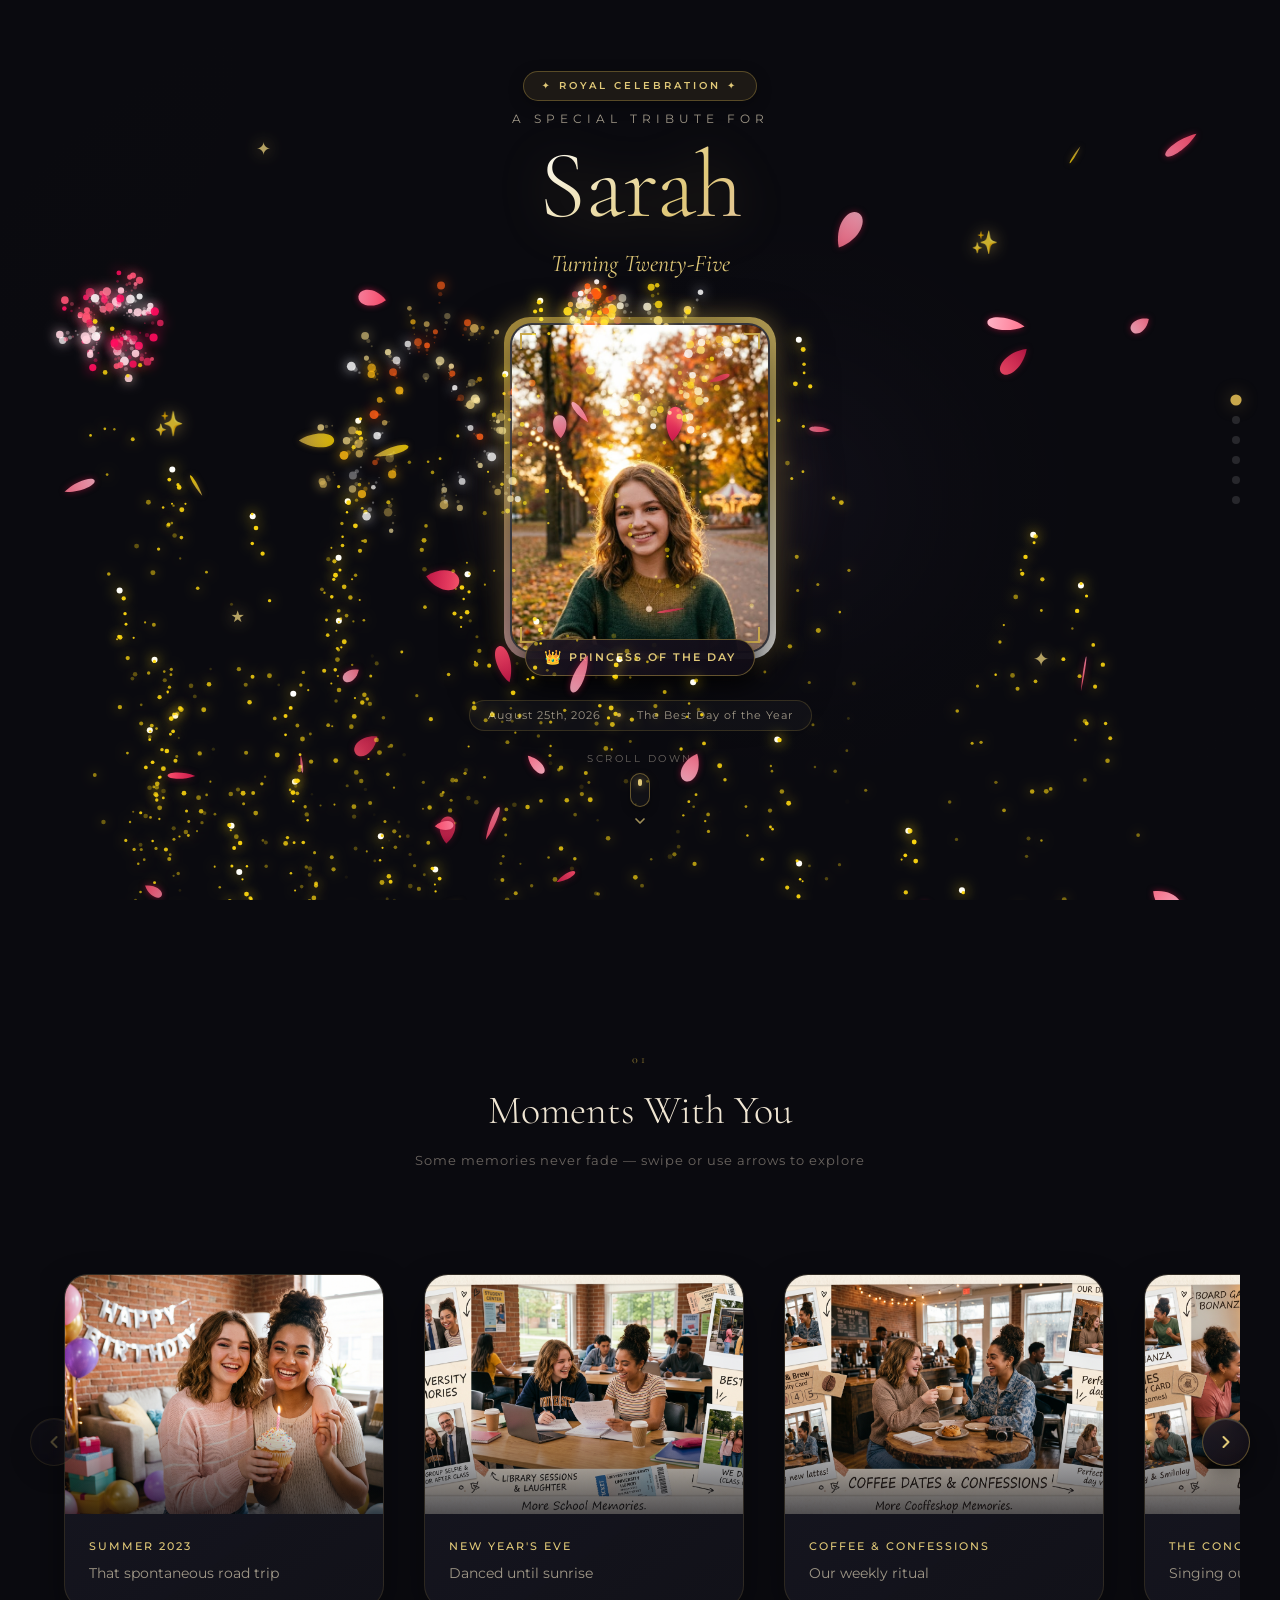
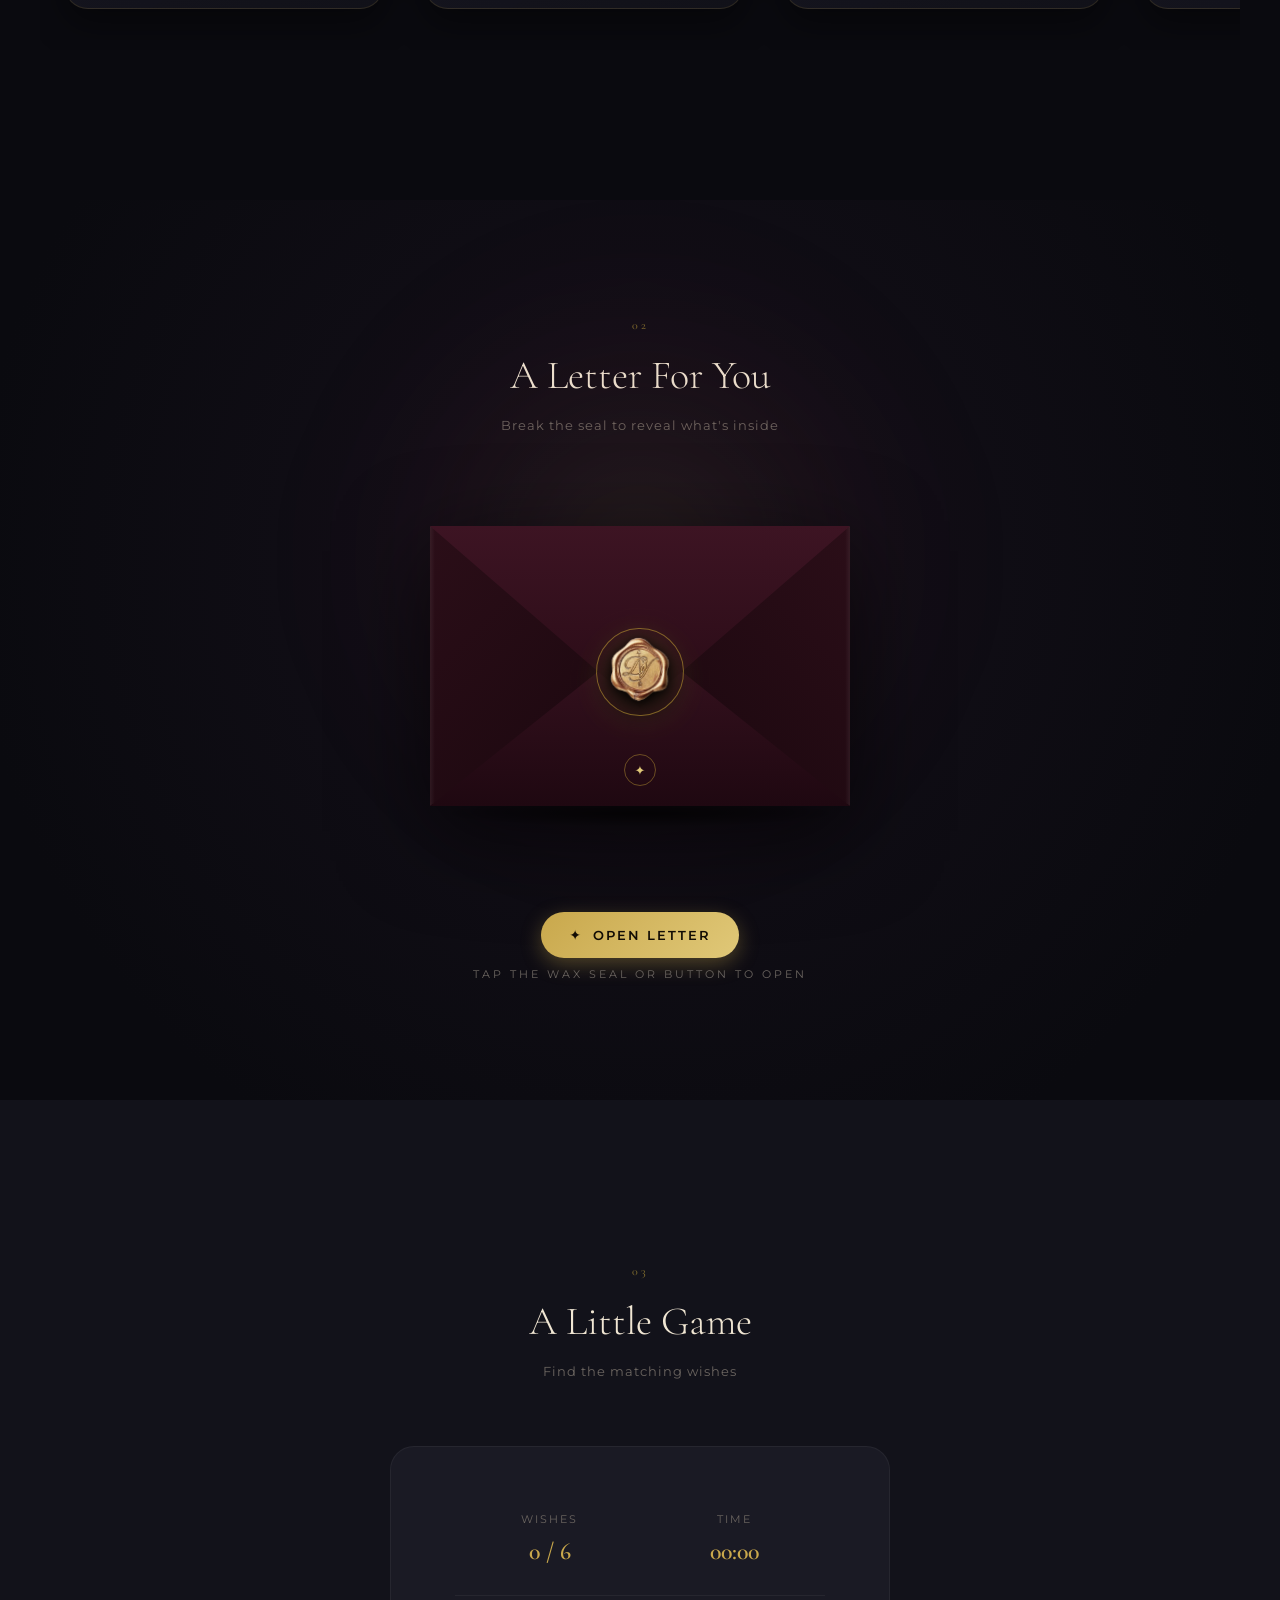
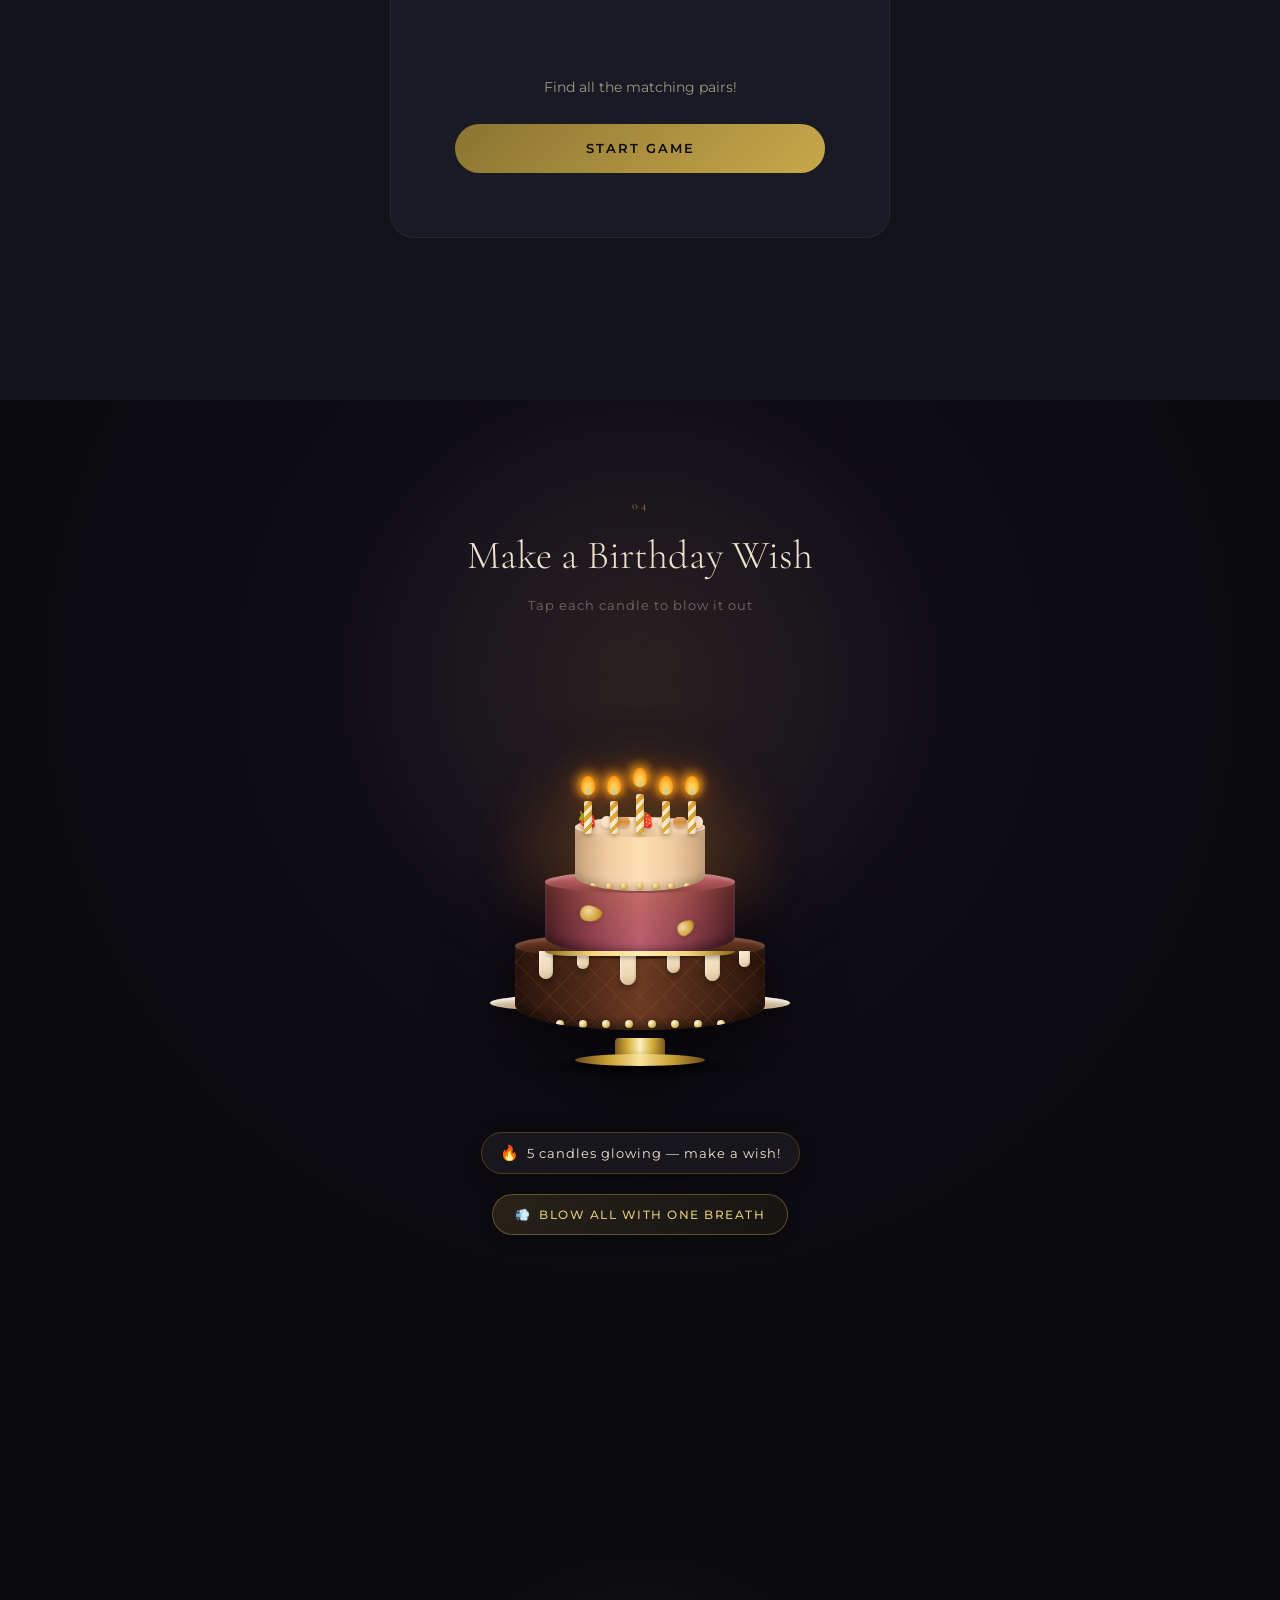
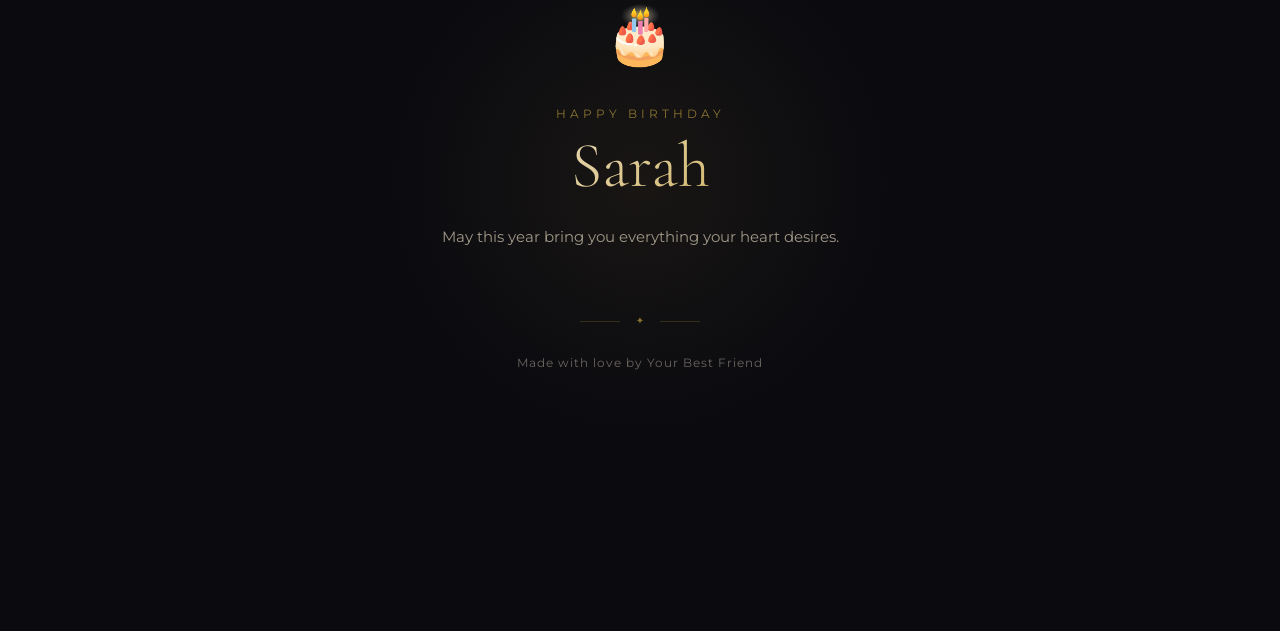
==== experience.html @ 84c0c69a "Add files via upload" ====
<!DOCTYPE html>
<html lang="en">

<head>
    <meta charset="UTF-8">
    <meta name="viewport" content="width=device-width, initial-scale=1.0">
    <title>Happy Birthday</title>
    <link rel="preconnect" href="https://fonts.googleapis.com">
    <link rel="preconnect" href="https://fonts.gstatic.com" crossorigin>
    <link
        href="https://fonts.googleapis.com/css2?family=Cormorant+Garamond:ital,wght@0,300;0,400;0,600;1,400&family=Montserrat:wght@200;300;400;500;600&display=swap"
        rel="stylesheet">
    <link rel="stylesheet" href="css/reset.css">
    <link rel="stylesheet" href="css/variables.css">
    <link rel="stylesheet" href="css/experience.css">
    <link rel="stylesheet" href="css/gallery.css">
    <link rel="stylesheet" href="css/game.css">
    <link rel="stylesheet" href="css/cinematic.css">
</head>

<body class="experience-body">

    <!-- ==================== GRAND CINEMATIC ENTRANCE OVERLAY (20-30s) ==================== -->
    <div class="cinematic-overlay" id="cinematicOverlay">
        <!-- 3-Segment Story Progress Bars (Communicates 3 Acts Naturally) -->
        <div class="cinematic-story-bars">
            <div class="story-bar-track" id="barTrack1"><div class="story-bar-fill" id="barFill1"></div></div>
            <div class="story-bar-track" id="barTrack2"><div class="story-bar-fill" id="barFill2"></div></div>
            <div class="story-bar-track" id="barTrack3"><div class="story-bar-fill" id="barFill3"></div></div>
        </div>

        <div class="cinematic-chapter-indicator" id="chapterIndicator">CHAPTER I / III · THE DEDICATION</div>

        <div class="cinematic-aura-glow"></div>

        <div class="cinematic-content">
            <!-- Slide 1: The Universe Dedication (0s - 7s) -->
            <div class="cinematic-slide active" id="slide1">
                <div class="cinematic-crest">✨</div>
                <p class="cinematic-tagline">✦ A CELEBRATION DEDICATED TO YOU ✦</p>
                <h1 class="cinematic-title">A Queen Was Born</h1>
                <p class="cinematic-desc">
                    In a universe of billions, today is uniquely devoted to honoring your light, your strength, and your radiant spirit.
                </p>
            </div>

            <!-- Slide 2: Royal Birthday Queen (7s - 14s) -->
            <div class="cinematic-slide" id="slide2">
                <div class="cinematic-crest">👑</div>
                <p class="cinematic-tagline">✦ TODAY IS YOUR DAY ✦</p>
                <h1 class="cinematic-title">Happy Birthday, <span class="config-name">Sarah</span></h1>
                <p class="cinematic-desc">
                    You bring unstoppable joy, warm smiles, and beauty to the world around you every single day.
                </p>
            </div>

            <!-- Slide 3: Unveiling the Experience (14s - 22s) -->
            <div class="cinematic-slide" id="slide3">
                <div class="cinematic-crest">🎂</div>
                <p class="cinematic-tagline">✦ UNWRAPPING YOUR GIFT ✦</p>
                <h1 class="cinematic-title">Your Magical Story Begins</h1>
                <p class="cinematic-desc">
                    Get ready for sweet memories, secret love letters, heartfelt games, and golden celebration wishes.
                </p>
            </div>

            <div class="cinematic-controls">
                <button class="cinematic-enter-btn" id="cinematicEnterBtn">
                    <span>Enter Experience</span>
                    <span>✨</span>
                </button>
                <button class="cinematic-skip-btn" id="cinematicSkipBtn">
                    <span>Skip Intro ➔</span>
                </button>
            </div>
        </div>
    </div>

    <nav class="section-nav" aria-label="Page sections">
        <a href="#hero" class="nav-dot active" data-section="hero"></a>
        <a href="#story" class="nav-dot" data-section="story"></a>
        <a href="#letter" class="nav-dot" data-section="letter"></a>
        <a href="#game" class="nav-dot" data-section="game"></a>
        <a href="#cake" class="nav-dot" data-section="cake"></a>
        <a href="#closing" class="nav-dot" data-section="closing"></a>
    </nav>

    <!-- ==================== HERO ==================== -->
    <section class="section hero" id="hero">
        <div class="hero-aurora" aria-hidden="true">
            <div class="aurora-blob a1"></div>
            <div class="aurora-blob a2"></div>
            <div class="aurora-blob a3"></div>
        </div>
        <div class="hero-vignette" aria-hidden="true"></div>

        <!-- Floating Sparkles -->
        <div class="hero-sparkles" aria-hidden="true">
            <span class="h-sparkle s1">✦</span>
            <span class="h-sparkle s2">✨</span>
            <span class="h-sparkle s3">★</span>
            <span class="h-sparkle s4">✦</span>
            <span class="h-sparkle s5">✨</span>
        </div>

        <div class="hero-content">
            <div class="hero-badge-wrap">
                <span class="hero-badge">✦ ROYAL CELEBRATION ✦</span>
            </div>

            <p class="hero-overline">A Special Tribute For</p>

            <h1 class="hero-title config-name">Sarah</h1>

            <p class="hero-age">Turning <span class="config-age">Twenty-Five</span></p>

            <div class="hero-portrait-stage">
                <div class="hero-portrait" id="heroPortrait">
                    <div class="portrait-ambient-glow" aria-hidden="true"></div>
                    <div class="portrait-ring" aria-hidden="true"></div>
                    <div class="portrait-glow" aria-hidden="true"></div>
                    <div class="portrait-frame">
                        <div class="portrait-corner p-tl"></div>
                        <div class="portrait-corner p-tr"></div>
                        <div class="portrait-corner p-bl"></div>
                        <div class="portrait-corner p-br"></div>
                        <div class="portrait-light-sweep"></div>
                        <img src="assets/images/photos/hero.jpg" alt="Birthday girl" id="heroPhoto"
                            onerror="this.style.display='none'; this.parentElement.classList.add('no-img');">
                        <div class="portrait-fallback" style="display:none;">
                            <span>👑</span>
                        </div>
                    </div>
                </div>
                <div class="portrait-crown-tag">
                    <span class="crown-icon">👑</span>
                    <span class="crown-text">Princess of the Day</span>
                </div>
            </div>

            <div class="hero-meta">
                <span class="meta-date config-date">August 25th, 2026</span>
                <span class="meta-dot"></span>
                <span class="meta-tag">The Best Day of the Year</span>
            </div>

            <!-- Scroll Indicator (Cleanly centered in middle of page without overlap) -->
            <div class="scroll-indicator" id="scrollIndicator">
                <span class="scroll-label">Scroll Down</span>
                <div class="scroll-pill">
                    <div class="scroll-dot"></div>
                </div>
                <svg class="scroll-chevron" width="16" height="16" viewBox="0 0 24 24" fill="none" stroke="currentColor"
                    stroke-width="2.5" stroke-linecap="round" stroke-linejoin="round">
                    <path d="M6 9l6 6 6-6" />
                </svg>
            </div>
        </div>
    </section>

    <!-- ==================== PHOTO STORY ==================== -->
    <section class="section story" id="story">
        <div class="section-header">
            <span class="section-number">01</span>
            <h2 class="section-title">Moments With You</h2>
            <p class="section-subtitle">Some memories never fade — swipe or use arrows to explore</p>
        </div>

        <div class="gallery-wrapper">
            <button class="gallery-nav gallery-prev" id="galleryPrev" aria-label="Previous photo">
                <svg width="20" height="20" viewBox="0 0 24 24" fill="none" stroke="currentColor" stroke-width="2.5"
                    stroke-linecap="round" stroke-linejoin="round">
                    <path d="M15 18l-6-6 6-6" />
                </svg>
            </button>

            <div class="gallery" id="gallery">
                <div class="gallery-track">
                    <article class="gallery-item">
                        <div class="gallery-card">
                            <div class="card-image"><img src="assets/images/photos/story-1.jpg" alt="Memory 1"
                                    loading="lazy"></div>
                            <div class="card-caption"><span class="caption-date">Summer 2023</span>
                                <p class="caption-text">That spontaneous road trip</p>
                            </div>
                        </div>
                    </article>
                    <article class="gallery-item">
                        <div class="gallery-card">
                            <div class="card-image"><img src="assets/images/photos/story-2.jpg" alt="Memory 2"
                                    loading="lazy"></div>
                            <div class="card-caption"><span class="caption-date">New Year's Eve</span>
                                <p class="caption-text">Danced until sunrise</p>
                            </div>
                        </div>
                    </article>
                    <article class="gallery-item">
                        <div class="gallery-card">
                            <div class="card-image"><img src="assets/images/photos/story-3.jpg" alt="Memory 3"
                                    loading="lazy"></div>
                            <div class="card-caption"><span class="caption-date">Coffee & Confessions</span>
                                <p class="caption-text">Our weekly ritual</p>
                            </div>
                        </div>
                    </article>
                    <article class="gallery-item">
                        <div class="gallery-card">
                            <div class="card-image"><img src="assets/images/photos/story-4.jpg" alt="Memory 4"
                                    loading="lazy"></div>
                            <div class="card-caption"><span class="caption-date">The Concert</span>
                                <p class="caption-text">Singing our hearts out</p>
                            </div>
                        </div>
                    </article>
                    <article class="gallery-item">
                        <div class="gallery-card">
                            <div class="card-image"><img src="assets/images/photos/story-5.jpg" alt="Memory 5"
                                    loading="lazy"></div>
                            <div class="card-caption"><span class="caption-date">Beach Day</span>
                                <p class="caption-text">Sandy toes, sun-kissed</p>
                            </div>
                        </div>
                    </article>
                    <article class="gallery-item">
                        <div class="gallery-card">
                            <div class="card-image"><img src="assets/images/photos/story-6.jpg" alt="Memory 6"
                                    loading="lazy"></div>
                            <div class="card-caption"><span class="caption-date">Random Tuesday</span>
                                <p class="caption-text">Every day is special</p>
                            </div>
                        </div>
                    </article>
                </div>
            </div>

            <button class="gallery-nav gallery-next" id="galleryNext" aria-label="Next photo">
                <svg width="20" height="20" viewBox="0 0 24 24" fill="none" stroke="currentColor" stroke-width="2.5"
                    stroke-linecap="round" stroke-linejoin="round">
                    <path d="M9 18l6-6-6-6" />
                </svg>
            </button>
        </div>

        <!-- Lightbox Modal with Arrows -->
        <div class="lightbox" id="lightbox" aria-hidden="true">
            <button class="lightbox-close" id="lightboxClose" aria-label="Close photo view">&#10005;</button>
            <button class="lightbox-nav lightbox-prev" id="lightboxPrev" aria-label="Previous full photo">
                <svg width="24" height="24" viewBox="0 0 24 24" fill="none" stroke="currentColor" stroke-width="2.5"
                    stroke-linecap="round" stroke-linejoin="round">
                    <path d="M15 18l-6-6 6-6" />
                </svg>
            </button>
            <div class="lightbox-content">
                <img src="" alt="" class="lightbox-image" id="lightboxImage">
                <p class="lightbox-caption" id="lightboxCaption"></p>
            </div>
            <button class="lightbox-nav lightbox-next" id="lightboxNext" aria-label="Next full photo">
                <svg width="24" height="24" viewBox="0 0 24 24" fill="none" stroke="currentColor" stroke-width="2.5"
                    stroke-linecap="round" stroke-linejoin="round">
                    <path d="M9 18l6-6-6-6" />
                </svg>
            </button>
        </div>
    </section>

    <!-- ==================== LETTER SECTION ==================== -->
    <section class="section letter-section" id="letter">
        <div class="letter-ambient-glow" aria-hidden="true"></div>
        <div class="letter-particles" id="letterParticles" aria-hidden="true"></div>

        <div class="section-header">
            <span class="section-number">02</span>
            <h2 class="section-title">A Letter For You</h2>
            <p class="section-subtitle">Break the seal to reveal what's inside</p>
        </div>

        <div class="letter-scene">
            <div class="envelope-container" id="envelopeContainer">
                <!-- 3D Envelope -->
                <div class="envelope-3d" id="envelope3d">
                    <!-- Outer glow & shadow -->
                    <div class="env-shadow"></div>

                    <!-- Back panel / interior lining -->
                    <div class="env-back-plate">
                        <div class="env-interior-pattern"></div>
                    </div>

                    <!-- Folded Letter inside -->
                    <div class="letter-in-envelope" id="letterInEnvelope">
                        <div class="letter-preview-peeking">
                            <span class="letter-ribbon-tag">✦ For Sarah ✦</span>
                        </div>
                    </div>

                    <!-- Flaps -->
                    <div class="env-flap env-flap-left"></div>
                    <div class="env-flap env-flap-right"></div>
                    <div class="env-flap env-flap-bottom">
                        <div class="pocket-crest">
                            <span class="crest-icon">✦</span>
                        </div>
                    </div>

                    <!-- Top Flap -->
                    <div class="env-flap env-flap-top" id="envTopFlap"></div>

                    <!-- Real Transparent Custom Gold Wax Seal Sticker (Completely visible over flaps) -->
                    <div class="wax-seal-container" id="waxSealContainer">
                        <div class="wax-seal-wrapper" id="waxSeal" title="Click to break seal and open letter">
                            <img src="assets/images/decorations/wax-seal.png" class="wax-seal-sticker"
                                alt="Royal Monogram Wax Seal">
                            <span class="seal-glow-ring"></span>
                        </div>
                    </div>
                </div>

                <!-- Expanded Parchment Letter Card -->
                <div class="parchment-letter-card" id="parchmentLetterCard" aria-hidden="true">
                    <div class="parchment-frame">
                        <div class="parchment-corner top-left"></div>
                        <div class="parchment-corner top-right"></div>
                        <div class="parchment-corner bottom-left"></div>
                        <div class="parchment-corner bottom-right"></div>
                        <div class="parchment-border-line"></div>

                        <button class="parchment-close-btn" id="parchmentCloseBtn" aria-label="Put letter back">
                            <span>&#10005;</span>
                        </button>

                        <div class="parchment-content">
                            <div class="parchment-header">
                                <div class="letter-crest-badge">
                                    <span>✦ SPECIAL DEDICATION ✦</span>
                                </div>
                                <div class="parchment-date config-date">August 25th, 2026</div>
                            </div>

                            <h3 class="parchment-salutation">My Dearest <span class="config-name">Sarah</span>,</h3>

                            <div class="parchment-body config-message">
                                <p class="drop-cap-paragraph">There are people who come into your life and make you
                                    believe in magic. You are that person for me.</p>
                                <p>From the late-night talks to the silent understandings, from the uncontrollable
                                    laughter to the shoulders we've cried on — every moment with you is a priceless
                                    gift.</p>
                                <p>On your special day, I want you to know that you are loved beyond measure. Your
                                    kindness, your strength, your beautiful radiant soul — they bring light to everyone
                                    around you.</p>
                                <p>Here's to another year of unforgettable adventures, dreams coming true, and endless
                                    cups of coffee together.</p>
                            </div>

                            <div class="parchment-footer">
                                <p class="parchment-closing">With all my love and deepest affection,</p>
                                <div class="parchment-signature-wrap">
                                    <span class="parchment-sig config-sender">Your Best Friend</span>
                                    <div class="signature-flourish"></div>
                                </div>
                            </div>
                        </div>
                    </div>
                </div>
            </div>

            <div class="letter-controls">
                <button class="letter-action-btn" id="letterActionBtn">
                    <span class="btn-sparkle">✦</span>
                    <span class="btn-label" id="letterBtnLabel">Open Letter</span>
                </button>
                <p class="letter-status-hint" id="letterStatusHint">Tap the wax seal or button to open</p>
            </div>
        </div>
    </section>

    <!-- ==================== GAME ==================== -->
    <section class="section game" id="game">
        <div class="section-header">
            <span class="section-number">03</span>
            <h2 class="section-title">A Little Game</h2>
            <p class="section-subtitle">Find the matching wishes</p>
        </div>

        <div class="game-container">
            <div class="game-board" id="gameBoard">
                <div class="game-stats">
                    <div class="stat"><span class="stat-label">Wishes</span><span class="stat-value" id="gameScore">0 /
                            6</span></div>
                    <div class="stat"><span class="stat-label">Time</span><span class="stat-value"
                            id="gameTime">00:00</span></div>
                </div>
                <div class="game-grid" id="gameGrid"></div>
                <div class="game-message" id="gameMessage">
                    <p>Find all the matching pairs!</p>
                </div>
                <button class="game-start-btn" id="gameStartBtn">Start Game</button>
            </div>

            <div class="game-reward" id="gameReward" style="display: none;">
                <div class="reward-content">
                    <div class="reward-crown-badge">
                        <span class="crown-icon">👑</span>
                        <span>VICTORY PRIZE UNLOCKED</span>
                    </div>

                    <h3 class="reward-title">Smart as Always! ✨</h3>

                    <p class="reward-lecture">
                        You solved the memory challenge effortlessly! Your quick wit and sharp mind never fail to amaze me. 
                        As your well-deserved prize, here is a special set of blessings and wishes dedicated to your wonderful year ahead:
                    </p>

                    <div class="wishes-carousel-container">
                        <button class="wishes-nav-btn wishes-prev-btn" id="wishesPrevBtn" aria-label="Previous wish">❮</button>
                        
                        <div class="wishes-prize-list" id="wishesPrizeList">
                            <div class="wish-prize-item" data-index="1">
                                <div class="wish-3d-tag">WISH #1</div>
                                <div class="wish-icon-3d">🌟</div>
                                <div class="wish-info">
                                    <span class="wish-heading">Boundless Joy & Laughter</span>
                                    <p class="wish-desc">May your days overflow with heartwarming smiles and genuine happiness.</p>
                                </div>
                                <div class="wish-card-glint"></div>
                            </div>

                            <div class="wish-prize-item" data-index="2">
                                <div class="wish-3d-tag">WISH #2</div>
                                <div class="wish-icon-3d">🚀</div>
                                <div class="wish-info">
                                    <span class="wish-heading">Dreams Turned to Reality</span>
                                    <p class="wish-desc">May every ambitious aspiration you reach for come true with ease and grace.</p>
                                </div>
                                <div class="wish-card-glint"></div>
                            </div>

                            <div class="wish-prize-item" data-index="3">
                                <div class="wish-3d-tag">WISH #3</div>
                                <div class="wish-icon-3d">💖</div>
                                <div class="wish-info">
                                    <span class="wish-heading">Radiant Love & Peace</span>
                                    <p class="wish-desc">May you always be surrounded by deep appreciation, warmth, and peace of mind.</p>
                                </div>
                                <div class="wish-card-glint"></div>
                            </div>

                            <div class="wish-prize-item" data-index="4">
                                <div class="wish-3d-tag">WISH #4</div>
                                <div class="wish-icon-3d">✨</div>
                                <div class="wish-info">
                                    <span class="wish-heading">Unforgettable Adventures</span>
                                    <p class="wish-desc">Here's to exciting journeys, memorable milestones, and priceless memories.</p>
                                </div>
                                <div class="wish-card-glint"></div>
                            </div>

                            <div class="wish-prize-item" data-index="5">
                                <div class="wish-3d-tag">WISH #5</div>
                                <div class="wish-icon-3d">☕</div>
                                <div class="wish-info">
                                    <span class="wish-heading">Endless Health & Comfort</span>
                                    <p class="wish-desc">Cozy mornings, vibrant vitality, and all the sweetest blessings in life.</p>
                                </div>
                                <div class="wish-card-glint"></div>
                            </div>
                        </div>

                        <button class="wishes-nav-btn wishes-next-btn" id="wishesNextBtn" aria-label="Next wish">❯</button>
                    </div>

                    <p class="wishes-scroll-hint">✦ Scroll or swipe right to explore all wishes ➔</p>

                    <button class="reward-btn" id="rewardBtn">
                        <span>Make a Wish on the Cake</span>
                        <span class="btn-arrow">🎂 ➔</span>
                    </button>
                </div>
            </div>
        </div>
    </section>

    <!-- ==================== CAKE SECTION ==================== -->
    <section class="section cake-section" id="cake">
        <!-- Ambient glowing aura & background decor -->
        <div class="cake-ambient-glow" id="cakeAmbientGlow" aria-hidden="true"></div>
        <div class="cake-confetti-canvas-wrap" id="cakeConfettiWrap" aria-hidden="true"></div>

        <div class="floating-party" aria-hidden="true">
            <span class="floater">🎈</span>
            <span class="floater">💖</span>
            <span class="floater">🎊</span>
            <span class="floater">🎉</span>
            <span class="floater">🎈</span>
            <span class="floater">💖</span>
            <span class="floater">🎊</span>
            <span class="floater">🎉</span>
            <span class="floater">🎈</span>
            <span class="floater">💖</span>
        </div>

        <div class="section-header">
            <span class="section-number">04</span>
            <h2 class="section-title">Make a Birthday Wish</h2>
            <p class="section-subtitle" id="cakeSubtitle">Tap each candle to blow it out</p>
        </div>

        <div class="cake-scene">
            <!-- 3D Gourmet Birthday Cake Centerpiece -->
            <div class="cake-stage" id="cakeStage">
                <!-- Dynamic ambient lighting cast by flames -->
                <div class="cake-flame-illumination" id="cakeIllumination"></div>

                <div class="cake-structure">
                    <!-- Royal Gold Pedestal Stand -->
                    <div class="cake-pedestal">
                        <div class="pedestal-plate">
                            <div class="plate-reflection"></div>
                            <div class="plate-rim-gold"></div>
                        </div>
                        <div class="pedestal-stem"></div>
                        <div class="pedestal-base"></div>
                        <div class="pedestal-shadow"></div>
                    </div>

                    <!-- Tier 1: Bottom Grand Truffle Tier -->
                    <div class="tier tier-1">
                        <div class="tier-cylinder">
                            <div class="tier-quilt-pattern"></div>
                            <!-- Gold pearls on base rim -->
                            <div class="tier-pearls">
                                <span></span><span></span><span></span><span></span><span></span><span></span><span></span><span></span><span></span><span></span>
                            </div>
                        </div>
                        <!-- Dripping Ganache Frosting -->
                        <div class="ganache-drips">
                            <div class="drip-drop d1"></div>
                            <div class="drip-drop d2"></div>
                            <div class="drip-drop d3"></div>
                            <div class="drip-drop d4"></div>
                            <div class="drip-drop d5"></div>
                            <div class="drip-drop d6"></div>
                        </div>
                        <div class="tier-top-cap"></div>
                    </div>

                    <!-- Tier 2: Middle Rose Silk Tier -->
                    <div class="tier tier-2">
                        <div class="tier-cylinder">
                            <div class="tier-gold-leaf gl-1"></div>
                            <div class="tier-gold-leaf gl-2"></div>
                            <div class="tier-piping-lace"></div>
                        </div>
                        <div class="tier-ribbon-gold"></div>
                        <div class="tier-top-cap"></div>
                    </div>

                    <!-- Tier 3: Top Chantilly Crown Tier -->
                    <div class="tier tier-3">
                        <div class="tier-cylinder">
                            <div class="tier-pearls top-pearls">
                                <span></span><span></span><span></span><span></span><span></span><span></span><span></span>
                            </div>
                        </div>
                        <!-- Crown decorations: Strawberries, Cream rosettes, Gold Macarons -->
                        <div class="tier-toppings">
                            <div class="topping strawberry st-1">🍓</div>
                            <div class="topping rosette rs-1"></div>
                            <div class="topping macaron mc-1"></div>
                            <div class="topping strawberry st-2">🍓</div>
                            <div class="topping rosette rs-2"></div>
                            <div class="topping macaron mc-2"></div>
                            <div class="topping rosette rs-3"></div>
                        </div>
                        <div class="tier-top-cap"></div>
                    </div>

                    <!-- 5 Golden Tapered Birthday Candles -->
                    <div class="cake-candles-array" id="candlesArray">
                        <div class="luxury-candle" data-index="0" title="Tap to blow out candle 1">
                            <div class="flame-aura"></div>
                            <div class="candle-flame">
                                <div class="flame-core"></div>
                                <div class="flame-glow"></div>
                            </div>
                            <div class="candle-smoke"></div>
                            <div class="candle-wick"></div>
                            <div class="candle-shaft shaft-1"></div>
                        </div>
                        <div class="luxury-candle" data-index="1" title="Tap to blow out candle 2">
                            <div class="flame-aura"></div>
                            <div class="candle-flame">
                                <div class="flame-core"></div>
                                <div class="flame-glow"></div>
                            </div>
                            <div class="candle-smoke"></div>
                            <div class="candle-wick"></div>
                            <div class="candle-shaft shaft-2"></div>
                        </div>
                        <div class="luxury-candle center-candle" data-index="2" title="Tap to blow out center candle">
                            <div class="flame-aura"></div>
                            <div class="candle-flame">
                                <div class="flame-core"></div>
                                <div class="flame-glow"></div>
                            </div>
                            <div class="candle-smoke"></div>
                            <div class="candle-wick"></div>
                            <div class="candle-shaft shaft-3"></div>
                        </div>
                        <div class="luxury-candle" data-index="3" title="Tap to blow out candle 4">
                            <div class="flame-aura"></div>
                            <div class="candle-flame">
                                <div class="flame-core"></div>
                                <div class="flame-glow"></div>
                            </div>
                            <div class="candle-smoke"></div>
                            <div class="candle-wick"></div>
                            <div class="candle-shaft shaft-4"></div>
                        </div>
                        <div class="luxury-candle" data-index="4" title="Tap to blow out candle 5">
                            <div class="flame-aura"></div>
                            <div class="candle-flame">
                                <div class="flame-core"></div>
                                <div class="flame-glow"></div>
                            </div>
                            <div class="candle-smoke"></div>
                            <div class="candle-wick"></div>
                            <div class="candle-shaft shaft-5"></div>
                        </div>
                    </div>
                </div>
            </div>

            <!-- Interactive Action Bar -->
            <div class="cake-controls">
                <div class="candles-progress-badge" id="candlesProgressBadge">
                    <span class="flame-indicator-icon">🔥</span>
                    <span class="candles-status-text" id="candlesStatusText">5 candles glowing — make a wish!</span>
                </div>

                <div class="cake-btn-row">
                    <button class="blow-all-btn" id="blowAllBtn">
                        <span class="blow-icon">💨</span>
                        <span>Blow All With One Breath</span>
                    </button>
                    <button class="relight-btn" id="relightBtn" hidden>
                        <span class="relight-icon">🕯️</span>
                        <span>Relight Candles</span>
                    </button>
                </div>
            </div>

            <!-- Grand Finale Celebration Card -->
            <div class="grand-celebration-card" id="cakeCelebration" hidden>
                <div class="celebration-badge">✦ WISH GRANTED ✦</div>
                <h3 class="celebration-title-grand">Happy Birthday</h3>
                <p class="celebration-subtitle-grand">Princess <span class="config-name">Sarah</span> 🎂✨</p>
                <p class="celebration-wish-quote">"May your year ahead be as extraordinary, radiant, and sweet as you
                    are."</p>
                <div class="celebration-emojis-row">✨ 💖 🥂 🌟 🎉</div>
            </div>
        </div>

        <!-- Poppable Floating Balloons Overlay -->
        <div class="balloon-field" id="balloonField">
            <div class="pballoon red" style="left:8%;animation-duration:9s;"></div>
            <div class="pballoon pink" style="left:25%;animation-duration:11s;animation-delay:1s;"></div>
            <div class="pballoon gold" style="left:45%;animation-duration:10s;animation-delay:2s;"></div>
            <div class="pballoon red" style="left:65%;animation-duration:12s;animation-delay:0.5s;"></div>
            <div class="pballoon pink" style="left:82%;animation-duration:9s;animation-delay:3s;"></div>
        </div>
    </section>

    <!-- ==================== CLOSING ==================== -->
    <section class="section closing" id="closing">
        <div class="closing-orb" aria-hidden="true"></div>
        <div class="closing-content">
            <div class="closing-cake">&#127874;</div>
            <p class="closing-label">Happy Birthday</p>
            <h2 class="closing-name config-name">Sarah</h2>
            <p class="closing-wish">May this year bring you everything your heart desires.</p>
            <div class="closing-line">
                <span></span><span class="star">&#10022;</span><span></span>
            </div>
            <p class="closing-by">Made with love by <span class="config-sender">Your Best Friend</span></p>
        </div>
    </section>

    <script src="js/utils.js"></script>
    <script src="js/petals.js"></script>
    <script src="js/fireworks.js"></script>
    <script src="js/cinematic.js"></script>
    <script src="js/experience.js"></script>
    <script src="js/gallery.js"></script>
    <script src="js/game.js"></script>
</body>

</html>
---- css/variables.css ----
:root {
    --font-serif: 'Cormorant Garamond', Georgia, serif;
    --font-sans: 'Montserrat', system-ui, sans-serif;

    /* DARK LUXURY PALETTE */
    --bg: #0a0a0f;
    --bg-elevated: #12121a;
    --bg-card: #1a1a24;
    --gold: #c9a84c;
    --gold-light: #e0c878;
    --gold-dim: #8a7530;
    --blush: #d4a5a5;
    --blush-light: #e8c4c4;
    --text: #f0e6d3;
    --text-dim: #a09888;
    --text-muted: #6b6560;

    --space-xs: 0.5rem;
    --space-sm: 1rem;
    --space-md: 1.5rem;
    --space-lg: 2.5rem;
    --space-xl: 4rem;
    --space-2xl: 6rem;

    --transition-fast: 0.2s ease;
    --transition-base: 0.5s cubic-bezier(0.4, 0, 0.2, 1);
    --transition-slow: 0.8s cubic-bezier(0.4, 0, 0.2, 1);
    --transition-bounce: 0.6s cubic-bezier(0.68, -0.55, 0.265, 1.55);

    --radius-sm: 8px;
    --radius-md: 16px;
    --radius-lg: 24px;
    --radius-full: 9999px;
}
---- css/experience.css ----
.experience-body {
    background: var(--bg);
    color: var(--text);
    font-family: var(--font-sans);
    overflow-x: hidden;
}

/* NAV */
.section-nav {
    position: fixed;
    right: var(--space-lg);
    top: 50%;
    transform: translateY(-50%);
    display: flex;
    flex-direction: column;
    gap: 12px;
    z-index: 50;
}

.nav-dot {
    width: 8px;
    height: 8px;
    border-radius: 50%;
    background: rgba(255,255,255,0.12);
    transition: var(--transition-base);
}

.nav-dot.active {
    background: var(--gold);
    transform: scale(1.4);
    box-shadow: 0 0 12px rgba(201,168,76,0.4);
}

/* SECTIONS */
.section {
    min-height: 100vh;
    display: flex;
    flex-direction: column;
    align-items: center;
    justify-content: center;
    padding: var(--space-2xl) var(--space-lg);
    position: relative;
}

.section-header {
    text-align: center;
    margin-bottom: var(--space-xl);
}

.section-number {
    display: block;
    font-family: var(--font-serif);
    font-size: 12px;
    color: var(--gold-dim);
    letter-spacing: 3px;
    margin-bottom: var(--space-xs);
}

.section-title {
    font-family: var(--font-serif);
    font-size: 40px;
    font-weight: 300;
    color: var(--text);
    margin-bottom: var(--space-xs);
}

.section-subtitle {
    font-size: 13px;
    color: var(--text-muted);
    letter-spacing: 1px;
}

/* ==================== HERO ==================== */
.hero {
    position: relative;
    overflow: hidden;
    text-align: center;
    min-height: 100vh;
    display: flex;
    flex-direction: column;
    justify-content: center;
    align-items: center;
    padding: var(--space-xl) var(--space-md);
}

.hero-aurora {
    position: absolute;
    inset: -20%;
    z-index: 0;
    pointer-events: none;
}

.aurora-blob {
    position: absolute;
    border-radius: 50%;
    filter: blur(100px);
    opacity: 0.4;
    animation: auroraMove 18s ease infinite alternate;
}

.a1 {
    width: 650px; height: 650px;
    background: radial-gradient(circle, rgba(201,168,76,0.45), transparent 60%);
    top: -10%; left: -10%;
    animation-delay: 0s;
}
.a2 {
    width: 550px; height: 550px;
    background: radial-gradient(circle, rgba(212,165,165,0.35), transparent 60%);
    bottom: -10%; right: -10%;
    animation-delay: -6s;
}
.a3 {
    width: 480px; height: 480px;
    background: radial-gradient(circle, rgba(160,130,220,0.3), transparent 60%);
    top: 35%; left: 45%;
    animation-delay: -12s;
}

@keyframes auroraMove {
    0% { transform: translate(0, 0) scale(1); }
    50% { transform: translate(30px, -40px) scale(1.1); }
    100% { transform: translate(-30px, 30px) scale(0.95); }
}

.hero-vignette {
    position: absolute;
    inset: 0;
    background: radial-gradient(ellipse at center, transparent 0%, var(--bg) 80%);
    z-index: 1;
    pointer-events: none;
}

/* Floating Sparkles */
.hero-sparkles {
    position: absolute;
    inset: 0;
    pointer-events: none;
    z-index: 1;
}

.h-sparkle {
    position: absolute;
    color: var(--gold-light);
    animation: floatSparkle 4s ease-in-out infinite alternate;
    filter: drop-shadow(0 0 8px rgba(245, 208, 97, 0.8));
    opacity: 0.8;
}

.s1 { top: 15%; left: 20%; font-size: 18px; animation-delay: 0s; }
.s2 { top: 25%; right: 22%; font-size: 22px; animation-delay: 1.2s; }
.s3 { bottom: 30%; left: 18%; font-size: 16px; animation-delay: 2.4s; }
.s4 { bottom: 25%; right: 18%; font-size: 20px; animation-delay: 0.8s; }
.s5 { top: 45%; left: 12%; font-size: 24px; animation-delay: 1.8s; }

@keyframes floatSparkle {
    0% { transform: translateY(0) scale(0.8) rotate(0deg); opacity: 0.4; }
    100% { transform: translateY(-20px) scale(1.2) rotate(180deg); opacity: 1; }
}

.hero-content {
    position: relative;
    z-index: 2;
    max-width: 760px;
    margin: 0 auto;
    display: flex;
    flex-direction: column;
    align-items: center;
}

.hero-badge-wrap {
    margin-bottom: var(--space-xs);
    animation: fadeInDown 1s ease both;
}

.hero-badge {
    display: inline-block;
    padding: 6px 18px;
    background: rgba(201, 168, 76, 0.1);
    border: 1px solid rgba(201, 168, 76, 0.35);
    border-radius: var(--radius-full);
    font-family: var(--font-sans);
    font-size: 10px;
    letter-spacing: 3px;
    color: var(--gold-light);
    font-weight: 600;
    box-shadow: 0 4px 15px rgba(0, 0, 0, 0.3);
}

.hero-overline {
    font-size: 12px;
    letter-spacing: 5px;
    text-transform: uppercase;
    color: var(--text-dim);
    margin-bottom: var(--space-xs);
    animation: fadeInDown 1s 0.1s ease both;
}

.hero-title {
    font-family: var(--font-serif);
    font-size: 96px;
    font-weight: 300;
    line-height: 1.05;
    margin-bottom: var(--space-xs);
    background: linear-gradient(135deg, #ffffff 0%, var(--gold-light) 40%, var(--blush-light) 80%, #ffffff 100%);
    background-size: 200% auto;
    -webkit-background-clip: text;
    -webkit-text-fill-color: transparent;
    background-clip: text;
    animation: fadeInUp 1s 0.2s ease both, titleShimmer 6s linear infinite;
    letter-spacing: -1px;
    filter: drop-shadow(0 6px 25px rgba(201, 168, 76, 0.3));
}

@keyframes titleShimmer {
    0% { background-position: 0% 50%; }
    50% { background-position: 100% 50%; }
    100% { background-position: 0% 50%; }
}

.hero-age {
    font-family: var(--font-serif);
    font-size: 24px;
    font-style: italic;
    color: var(--gold-light);
    margin-bottom: var(--space-lg);
    animation: fadeInUp 1s 0.3s ease both;
}

/* PORTRAIT STAGE & DYNAMIC ANIMATIONS */
.hero-portrait-stage {
    display: flex;
    flex-direction: column;
    align-items: center;
    margin-bottom: var(--space-md);
    animation: fadeInUp 1s 0.4s ease both;
}

.hero-portrait {
    position: relative;
    width: 260px;
    height: 330px;
    animation: portraitLevitate 5s ease-in-out infinite alternate;
}

@keyframes portraitLevitate {
    0% { transform: translateY(0); }
    100% { transform: translateY(-10px); }
}

.portrait-ambient-glow {
    position: absolute;
    inset: -35px;
    background: radial-gradient(circle, rgba(201, 168, 76, 0.3) 0%, rgba(212, 165, 165, 0.12) 50%, transparent 70%);
    border-radius: 50%;
    filter: blur(25px);
    pointer-events: none;
    animation: pulseGlow 3.5s ease-in-out infinite;
}

.portrait-ring {
    position: absolute;
    inset: -6px;
    border-radius: 26px;
    background: conic-gradient(from 0deg, var(--gold-dim), var(--gold-light), #ffffff, var(--blush), var(--gold), var(--gold-dim));
    animation: ringRotate 6s linear infinite;
    box-shadow: 0 0 25px rgba(201, 168, 76, 0.45);
}

@keyframes ringRotate {
    from { transform: rotate(0deg); }
    to { transform: rotate(360deg); }
}

.portrait-frame {
    position: relative;
    width: 100%;
    height: 100%;
    border-radius: 22px;
    overflow: hidden;
    background: var(--bg-elevated);
    border: 2px solid rgba(255, 255, 255, 0.15);
    box-shadow: 
        0 25px 60px rgba(0, 0, 0, 0.75),
        inset 0 0 20px rgba(0, 0, 0, 0.5);
}

.portrait-light-sweep {
    position: absolute;
    top: 0;
    left: -120%;
    width: 80%;
    height: 100%;
    background: linear-gradient(90deg, transparent, rgba(255, 255, 255, 0.3), transparent);
    transform: skewX(-25deg);
    animation: photoSweep 5s ease-in-out infinite;
    pointer-events: none;
    z-index: 4;
}

@keyframes photoSweep {
    0%, 60% { left: -120%; }
    100% { left: 200%; }
}

.portrait-corner {
    position: absolute;
    width: 16px;
    height: 16px;
    border-color: var(--gold);
    border-style: solid;
    z-index: 5;
    pointer-events: none;
}

.p-tl { top: 8px; left: 8px; border-width: 2px 0 0 2px; }
.p-tr { top: 8px; right: 8px; border-width: 2px 2px 0 0; }
.p-bl { bottom: 8px; left: 8px; border-width: 0 0 2px 2px; }
.p-br { bottom: 8px; right: 8px; border-width: 0 2px 2px 0; }

.portrait-frame img {
    width: 100%;
    height: 100%;
    object-fit: cover;
    object-position: center top;
    transition: transform 0.8s cubic-bezier(0.34, 1.4, 0.64, 1);
}

.hero-portrait:hover .portrait-frame img {
    transform: scale(1.08);
}

.portrait-fallback {
    width: 100%;
    height: 100%;
    display: flex;
    align-items: center;
    justify-content: center;
    font-size: 54px;
    color: var(--gold);
}

.portrait-crown-tag {
    display: inline-flex;
    align-items: center;
    gap: 8px;
    padding: 6px 18px;
    background: linear-gradient(135deg, rgba(26, 20, 32, 0.95), rgba(16, 12, 22, 0.95));
    border: 1px solid rgba(201, 168, 76, 0.45);
    border-radius: var(--radius-full);
    margin-top: -14px;
    z-index: 10;
    box-shadow: 0 8px 20px rgba(0, 0, 0, 0.6);
}

.crown-icon {
    font-size: 14px;
    animation: crownFloat 2s ease-in-out infinite alternate;
}

@keyframes crownFloat {
    0% { transform: translateY(0); }
    100% { transform: translateY(-3px) rotate(5deg); }
}

.crown-text {
    font-family: var(--font-sans);
    font-size: 11px;
    font-weight: 600;
    letter-spacing: 2px;
    text-transform: uppercase;
    color: var(--gold-light);
}

.hero-meta {
    display: flex;
    align-items: center;
    justify-content: center;
    gap: var(--space-sm);
    animation: fadeInUp 1s 0.6s ease both;
    padding: 6px 18px;
    background: rgba(255, 255, 255, 0.03);
    border: 1px solid rgba(201, 168, 76, 0.2);
    border-radius: var(--radius-full);
    max-width: 92vw;
    margin-bottom: var(--space-sm);
}

.meta-date, .meta-tag {
    font-size: 11px;
    color: var(--text-dim);
    letter-spacing: 1px;
}

.meta-dot {
    width: 4px;
    height: 4px;
    border-radius: 50%;
    background: var(--gold);
    box-shadow: 0 0 6px var(--gold);
}

/* ==================== SCROLL INDICATOR (CLEANLY CENTERED IN FLOW) ==================== */
.scroll-indicator {
    position: relative;
    display: flex;
    flex-direction: column;
    align-items: center;
    justify-content: center;
    gap: 6px;
    animation: fadeInUp 1s 0.8s ease both;
    z-index: 10;
    cursor: pointer;
    text-align: center;
    margin: 4px auto 0;
    width: auto;
}

.scroll-label {
    font-family: var(--font-sans);
    font-size: 10px;
    letter-spacing: 2.5px;
    text-transform: uppercase;
    color: var(--text-muted);
    transition: color 0.3s ease;
}

.scroll-indicator:hover .scroll-label {
    color: var(--gold-light);
}

.scroll-pill {
    width: 20px;
    height: 34px;
    border: 1.5px solid rgba(201, 168, 76, 0.45);
    border-radius: 12px;
    position: relative;
    background: rgba(255, 255, 255, 0.03);
    backdrop-filter: blur(4px);
    box-shadow: 0 4px 10px rgba(0, 0, 0, 0.3);
}

.scroll-dot {
    width: 4px;
    height: 7px;
    border-radius: 2px;
    background: var(--gold-light);
    position: absolute;
    top: 5px;
    left: 50%;
    transform: translateX(-50%);
    animation: scrollDotSlide 1.8s ease-in-out infinite;
    box-shadow: 0 0 8px rgba(245, 208, 97, 0.8);
}

@keyframes scrollDotSlide {
    0% { transform: translateX(-50%) translateY(0); opacity: 1; }
    70% { transform: translateX(-50%) translateY(14px); opacity: 0.2; }
    100% { transform: translateX(-50%) translateY(0); opacity: 0; }
}

.scroll-chevron {
    color: var(--gold-light);
    opacity: 0.7;
    animation: chevronBob 1.8s ease-in-out infinite;
}

@keyframes chevronBob {
    0%, 100% { transform: translateY(0); opacity: 0.4; }
    50% { transform: translateY(4px); opacity: 0.9; }
}

/* ==================== CLOSING ==================== */
.closing {
    position: relative;
    overflow: hidden;
    text-align: center;
}

.closing-orb {
    position: absolute;
    top: 50%;
    left: 50%;
    transform: translate(-50%, -50%);
    width: 600px;
    height: 600px;
    background: radial-gradient(circle, rgba(201,168,76,0.08) 0%, transparent 60%);
    pointer-events: none;
    animation: pulseGlow 5s ease-in-out infinite;
}

.closing-content {
    position: relative;
    z-index: 1;
}

.closing-cake {
    font-size: 56px;
    margin-bottom: var(--space-md);
    animation: floatParticle 6s ease-in-out infinite;
}

.closing-label {
    font-size: 12px;
    letter-spacing: 4px;
    text-transform: uppercase;
    color: var(--gold-dim);
    margin-bottom: var(--space-xs);
}

.closing-name {
    font-family: var(--font-serif);
    font-size: 64px;
    font-weight: 300;
    background: linear-gradient(135deg, var(--text), var(--gold));
    -webkit-background-clip: text;
    -webkit-text-fill-color: transparent;
    background-clip: text;
    margin-bottom: var(--space-md);
    line-height: 1.1;
}

.closing-wish {
    font-size: 15px;
    color: var(--text-dim);
    margin-bottom: var(--space-xl);
    max-width: 400px;
    margin-left: auto;
    margin-right: auto;
}

.closing-line {
    display: flex;
    align-items: center;
    justify-content: center;
    gap: var(--space-sm);
    margin-bottom: var(--space-md);
}

.closing-line span:first-child,
.closing-line span:last-child {
    width: 40px;
    height: 1px;
    background: rgba(201,168,76,0.2);
}

.closing-line .star {
    color: var(--gold-dim);
    font-size: 10px;
}

.closing-by {
    font-size: 12px;
    color: var(--text-muted);
    letter-spacing: 1px;
}

/* ANIMATIONS */
@keyframes fadeInUp {
    from { opacity: 0; transform: translateY(30px); }
    to { opacity: 1; transform: translateY(0); }
}

@keyframes fadeInDown {
    from { opacity: 0; transform: translateY(-20px); }
    to { opacity: 1; transform: translateY(0); }
}

@keyframes auroraMove {
    0%, 100% { transform: translate(0, 0) scale(1); }
    33% { transform: translate(5%, -5%) scale(1.1); }
    66% { transform: translate(-5%, 5%) scale(0.95); }
}

@keyframes ringRotate {
    from { transform: rotate(0deg); }
    to { transform: rotate(360deg); }
}

@keyframes pulseGlow {
    0%, 100% { opacity: 0.5; transform: scale(1); }
    50% { opacity: 0.9; transform: scale(1.1); }
}

@keyframes scrollDrop {
    0% { top: 0; opacity: 1; }
    80% { top: 100%; opacity: 0; }
    100% { top: 0; opacity: 0; }
}

.reveal {
    opacity: 0;
    transform: translateY(30px);
    transition: opacity 0.8s ease, transform 0.8s ease;
}

.reveal.visible {
    opacity: 1;
    transform: translateY(0);
}

/* RESPONSIVE COMMON */
@media (max-width: 768px) {
    .section-nav { display: none; }
    .hero-title { font-size: 64px; }
    .hero-portrait { width: 200px; height: 260px; }
    .closing-name { font-size: 48px; }
    .section-title { font-size: 32px; }
}

@media (max-width: 480px) {
    .hero-title { font-size: 52px; }
    .hero-portrait { width: 180px; height: 240px; }
    .t-num { font-size: 42px; }
}

/* ==================== FLOATING PARTY BACKGROUND ==================== */
.floating-party {
    position: absolute;
    inset: 0;
    pointer-events: none;
    overflow: hidden;
    z-index: 0;
}

.floater {
    position: absolute;
    bottom: -60px;
    font-size: 36px;
    opacity: 0;
    animation: floatUp 14s linear infinite;
    filter: drop-shadow(0 4px 6px rgba(0,0,0,0.3));
}

.floater:nth-child(1) { left: 5%; animation-delay: 0s; }
.floater:nth-child(2) { left: 15%; animation-delay: 2s; font-size: 28px; }
.floater:nth-child(3) { left: 25%; animation-delay: 5s; }
.floater:nth-child(4) { left: 38%; animation-delay: 1s; font-size: 42px; }
.floater:nth-child(5) { left: 50%; animation-delay: 7s; }
.floater:nth-child(6) { left: 62%; animation-delay: 3s; font-size: 32px; }
.floater:nth-child(7) { left: 72%; animation-delay: 6s; }
.floater:nth-child(8) { left: 82%; animation-delay: 4s; font-size: 38px; }
.floater:nth-child(9) { left: 92%; animation-delay: 8s; }
.floater:nth-child(10) { left: 45%; animation-delay: 9s; font-size: 30px; }

@keyframes floatUp {
    0% { transform: translateY(0) rotate(0deg); opacity: 0; }
    10% { opacity: 0.7; }
    90% { opacity: 0.4; }
    100% { transform: translateY(-110vh) rotate(20deg); opacity: 0; }
}

/* Pop particles */
.pop-particle {
    position: absolute;
    border-radius: 50%;
    pointer-events: none;
    animation: particleScatter 0.6s ease forwards;
    z-index: 9999;
}

@keyframes particleScatter {
    0% { transform: translate(0, 0) scale(1); opacity: 1; }
    100% { transform: translate(var(--tx), var(--ty)) scale(0); opacity: 0; }
}

/* ==================== CAKE SECTION ==================== */
.cake-section {
    position: relative;
    overflow: hidden;
    background: radial-gradient(circle at 50% 30%, #15101a 0%, var(--bg) 75%);
    min-height: 100vh;
    display: flex;
    flex-direction: column;
    justify-content: center;
    align-items: center;
    padding: var(--space-2xl) var(--space-md);
}

.cake-ambient-glow {
    position: absolute;
    top: 30%;
    left: 50%;
    transform: translate(-50%, -50%);
    width: 600px;
    height: 600px;
    background: radial-gradient(circle, rgba(201, 168, 76, 0.12) 0%, rgba(212, 165, 165, 0.05) 45%, transparent 70%);
    pointer-events: none;
    z-index: 0;
    filter: blur(40px);
}

.cake-scene {
    position: relative;
    z-index: 1;
    display: flex;
    flex-direction: column;
    align-items: center;
    gap: var(--space-lg);
    width: 100%;
    max-width: 680px;
    margin: 0 auto;
}

/* 3D Stage */
.cake-stage {
    position: relative;
    width: 340px;
    height: 380px;
    display: flex;
    align-items: center;
    justify-content: center;
    perspective: 1000px;
    margin: var(--space-sm) 0;
}

.cake-flame-illumination {
    position: absolute;
    top: 15%;
    left: 50%;
    transform: translateX(-50%);
    width: 280px;
    height: 200px;
    background: radial-gradient(ellipse at center, rgba(255, 185, 70, 0.35) 0%, rgba(255, 120, 30, 0.12) 50%, transparent 75%);
    border-radius: 50%;
    pointer-events: none;
    filter: blur(20px);
    z-index: 1;
    animation: flameAuraPulse 2s ease-in-out infinite alternate;
    transition: opacity 0.8s ease;
}

.cake-flame-illumination.extinguished {
    opacity: 0;
}

@keyframes flameAuraPulse {
    0% { transform: translateX(-50%) scale(0.95); opacity: 0.85; }
    100% { transform: translateX(-50%) scale(1.08); opacity: 1; }
}

.cake-structure {
    position: relative;
    width: 300px;
    height: 360px;
    filter: drop-shadow(0 25px 35px rgba(0, 0, 0, 0.65));
}

/* Royal Pedestal Stand */
.cake-pedestal {
    position: absolute;
    bottom: 0;
    left: 50%;
    transform: translateX(-50%);
    width: 300px;
    height: 50px;
    z-index: 1;
}

.pedestal-plate {
    position: absolute;
    bottom: 24px;
    left: 0;
    width: 100%;
    height: 22px;
    background: linear-gradient(180deg, #faf7f0 0%, #e3d5be 30%, #c4ab85 70%, #8f7247 100%);
    border-radius: 50%;
    box-shadow: 0 4px 15px rgba(0, 0, 0, 0.4), inset 0 2px 4px rgba(255, 255, 255, 0.8);
    position: relative;
    overflow: hidden;
}

.plate-reflection {
    position: absolute;
    inset: 2px 8px;
    border-radius: 50%;
    background: radial-gradient(ellipse at 50% 30%, rgba(255, 255, 255, 0.6) 0%, transparent 60%);
}

.plate-rim-gold {
    position: absolute;
    bottom: 0;
    left: 0;
    right: 0;
    height: 4px;
    background: linear-gradient(90deg, #967026, #f3d47c, #fff4cc, #f3d47c, #967026);
    border-radius: 0 0 50% 50%;
}

.pedestal-stem {
    position: absolute;
    bottom: 8px;
    left: 50%;
    transform: translateX(-50%);
    width: 50px;
    height: 20px;
    background: linear-gradient(90deg, #7c5a24, #d4af37, #fef0be, #d4af37, #7c5a24);
    border-radius: 4px;
}

.pedestal-base {
    position: absolute;
    bottom: 0;
    left: 50%;
    transform: translateX(-50%);
    width: 130px;
    height: 12px;
    background: linear-gradient(90deg, #684a1d, #c99e32, #fae298, #c99e32, #684a1d);
    border-radius: 50%;
    box-shadow: 0 6px 12px rgba(0, 0, 0, 0.6);
}

.pedestal-shadow {
    position: absolute;
    bottom: -10px;
    left: 50%;
    transform: translateX(-50%);
    width: 260px;
    height: 20px;
    background: radial-gradient(ellipse at center, rgba(0, 0, 0, 0.7) 0%, transparent 70%);
    border-radius: 50%;
    z-index: -1;
}

/* ==================== CAKE TIERS ==================== */
.tier {
    position: absolute;
    left: 50%;
    transform: translateX(-50%);
}

/* Tier 1 - Bottom Grand Truffle Tier */
.tier-1 {
    bottom: 36px;
    width: 250px;
    height: 85px;
    z-index: 2;
}

.tier-1 .tier-cylinder {
    position: absolute;
    inset: 0;
    background: linear-gradient(90deg, #2b140b 0%, #4a2717 25%, #6d3a23 50%, #4a2717 75%, #2b140b 100%);
    border-radius: 0 0 120px 120px / 0 0 25px 25px;
    box-shadow: inset 0 -6px 12px rgba(0, 0, 0, 0.5), inset 0 4px 6px rgba(255, 255, 255, 0.1);
    overflow: hidden;
}

.tier-quilt-pattern {
    position: absolute;
    inset: 0;
    background-image: 
        repeating-linear-gradient(45deg, rgba(212, 175, 55, 0.08) 0px, rgba(212, 175, 55, 0.08) 1px, transparent 1px, transparent 16px),
        repeating-linear-gradient(-45deg, rgba(212, 175, 55, 0.08) 0px, rgba(212, 175, 55, 0.08) 1px, transparent 1px, transparent 16px);
}

.tier-1 .tier-top-cap {
    position: absolute;
    top: -12px;
    left: 0;
    width: 100%;
    height: 26px;
    background: linear-gradient(180deg, #7c432a 0%, #522b1a 60%, #3a1c0f 100%);
    border-radius: 50%;
    box-shadow: inset 0 2px 4px rgba(255, 255, 255, 0.2);
}

.tier-pearls {
    position: absolute;
    bottom: 2px;
    left: 10px;
    right: 10px;
    display: flex;
    justify-content: space-around;
    z-index: 4;
}

.tier-pearls span {
    width: 8px;
    height: 8px;
    border-radius: 50%;
    background: radial-gradient(circle at 30% 30%, #fffbe8, #e0c878 50%, #9e7d23 100%);
    box-shadow: 0 1px 3px rgba(0, 0, 0, 0.4);
}

/* Ganache Drips */
.ganache-drips {
    position: absolute;
    top: 6px;
    left: 0;
    right: 0;
    height: 35px;
    z-index: 5;
    pointer-events: none;
}

.drip-drop {
    position: absolute;
    top: 0;
    width: 14px;
    background: linear-gradient(180deg, #f7ecd7 0%, #edd8b4 70%, #d8be92 100%);
    border-radius: 0 0 10px 10px;
    box-shadow: 0 3px 6px rgba(0, 0, 0, 0.3), inset -1px 0 2px rgba(0, 0, 0, 0.15), inset 1px 0 2px rgba(255, 255, 255, 0.6);
}

.drip-drop.d1 { left: 24px; height: 28px; width: 14px; }
.drip-drop.d2 { left: 62px; height: 18px; width: 12px; }
.drip-drop.d3 { left: 105px; height: 34px; width: 16px; border-radius: 0 0 12px 12px; }
.drip-drop.d4 { left: 152px; height: 22px; width: 13px; }
.drip-drop.d5 { left: 190px; height: 30px; width: 15px; }
.drip-drop.d6 { left: 224px; height: 16px; width: 11px; }

/* Tier 2 - Middle Rose Silk Tier */
.tier-2 {
    bottom: 110px;
    width: 190px;
    height: 75px;
    z-index: 3;
}

.tier-2 .tier-cylinder {
    position: absolute;
    inset: 0;
    background: linear-gradient(90deg, #4a1d28 0%, #873d50 25%, #b55d74 50%, #873d50 75%, #4a1d28 100%);
    border-radius: 0 0 95px 95px / 0 0 20px 20px;
    box-shadow: inset 0 -6px 10px rgba(0, 0, 0, 0.4), inset 0 3px 6px rgba(255, 255, 255, 0.2);
    overflow: hidden;
}

.tier-2 .tier-top-cap {
    position: absolute;
    top: -10px;
    left: 0;
    width: 100%;
    height: 22px;
    background: linear-gradient(180deg, #c46b82 0%, #99475c 60%, #6d2f3f 100%);
    border-radius: 50%;
    box-shadow: inset 0 2px 4px rgba(255, 255, 255, 0.3);
}

.tier-gold-leaf {
    position: absolute;
    background: radial-gradient(circle at 35% 35%, #fff5c0, #d4af37 60%, #8c6d17);
    border-radius: 40% 60% 70% 30% / 50% 30% 70% 50%;
    filter: drop-shadow(0 1px 2px rgba(0,0,0,0.3));
    opacity: 0.9;
}

.tier-gold-leaf.gl-1 { top: 25px; left: 35px; width: 22px; height: 16px; transform: rotate(15deg); }
.tier-gold-leaf.gl-2 { top: 40px; right: 40px; width: 18px; height: 14px; transform: rotate(-25deg); }

.tier-ribbon-gold {
    position: absolute;
    bottom: 0;
    left: 0;
    right: 0;
    height: 5px;
    background: linear-gradient(90deg, #8a6a22, #f5d77f, #fff2be, #f5d77f, #8a6a22);
    border-radius: 0 0 95px 95px / 0 0 20px 20px;
    box-shadow: 0 2px 4px rgba(0,0,0,0.3);
}

/* Tier 3 - Top Chantilly Crown Tier */
.tier-3 {
    bottom: 175px;
    width: 130px;
    height: 65px;
    z-index: 4;
}

.tier-3 .tier-cylinder {
    position: absolute;
    inset: 0;
    background: linear-gradient(90deg, #baa28a 0%, #ebd7c1 25%, #fff2e0 50%, #ebd7c1 75%, #baa28a 100%);
    border-radius: 0 0 65px 65px / 0 0 16px 16px;
    box-shadow: inset 0 -4px 8px rgba(0, 0, 0, 0.25), inset 0 3px 6px rgba(255, 255, 255, 0.4);
    overflow: hidden;
}

.tier-3 .tier-top-cap {
    position: absolute;
    top: -9px;
    left: 0;
    width: 100%;
    height: 20px;
    background: linear-gradient(180deg, #fffbf5 0%, #f4e6d4 60%, #dfc8af 100%);
    border-radius: 50%;
    box-shadow: inset 0 2px 4px rgba(255, 255, 255, 0.6);
}

.top-pearls span {
    width: 6px;
    height: 6px;
}

/* Toppings: Strawberries, Cream Rosettes, Macarons */
.tier-toppings {
    position: absolute;
    top: -16px;
    left: 0;
    right: 0;
    height: 24px;
    display: flex;
    justify-content: space-around;
    align-items: center;
    z-index: 6;
    pointer-events: none;
}

.topping.strawberry {
    font-size: 16px;
    filter: drop-shadow(0 2px 3px rgba(0,0,0,0.35));
    transform: translateY(-2px);
}

.topping.rosette {
    width: 12px;
    height: 12px;
    background: radial-gradient(circle at 35% 35%, #ffffff, #faecd9 60%, #e0cbb2);
    border-radius: 50%;
    box-shadow: 0 2px 4px rgba(0,0,0,0.25), inset 0 1px 2px rgba(255,255,255,0.8);
}

.topping.macaron {
    width: 14px;
    height: 10px;
    background: linear-gradient(180deg, #e5b072 0%, #c98c47 45%, #ffffff 50%, #c98c47 55%, #e5b072 100%);
    border-radius: 6px;
    box-shadow: 0 2px 3px rgba(0,0,0,0.3);
}

/* ==================== CANDLES & REALISTIC FLAMES ==================== */
.cake-candles-array {
    position: absolute;
    bottom: 232px;
    left: 50%;
    transform: translateX(-50%);
    width: 120px;
    height: 65px;
    z-index: 10;
    display: flex;
    justify-content: space-between;
    align-items: flex-end;
}

.luxury-candle {
    position: relative;
    width: 16px;
    height: 58px;
    cursor: pointer;
    display: flex;
    flex-direction: column;
    align-items: center;
    transition: transform 0.25s cubic-bezier(0.34, 1.56, 0.64, 1);
    -webkit-tap-highlight-color: transparent;
}

.luxury-candle:hover {
    transform: scale(1.18) translateY(-4px);
}

.luxury-candle.center-candle {
    height: 66px;
}

.candle-shaft {
    width: 8px;
    height: 38px;
    border-radius: 2px 2px 1px 1px;
    background: repeating-linear-gradient(
        135deg,
        #fffef7,
        #fffef7 4px,
        #d4af37 4px,
        #d4af37 8px
    );
    box-shadow: inset -1px 0 3px rgba(0, 0, 0, 0.2), 0 2px 4px rgba(0, 0, 0, 0.3);
    margin-top: 2px;
    transition: filter 0.3s ease;
}

.luxury-candle.center-candle .candle-shaft {
    height: 46px;
}

.candle-wick {
    width: 2px;
    height: 6px;
    background: #333;
    border-radius: 1px;
    margin-top: -1px;
    transition: background 0.3s;
}

/* The Flame */
.candle-flame {
    position: relative;
    width: 14px;
    height: 22px;
    transform-origin: center bottom;
    animation: realisticFlicker 0.6s ease-in-out infinite alternate;
    transition: transform 0.4s ease, opacity 0.4s ease;
}

.flame-core {
    position: absolute;
    inset: 0;
    background: radial-gradient(ellipse at 50% 85%, #8ae4ff 0%, #ffde59 30%, #ff9100 70%, #ff3d00 100%);
    border-radius: 50% 50% 50% 50% / 60% 60% 40% 40%;
    filter: drop-shadow(0 0 6px #ff9e00) drop-shadow(0 0 14px rgba(255, 110, 0, 0.7));
}

.flame-glow {
    position: absolute;
    top: -4px;
    left: -4px;
    right: -4px;
    bottom: -4px;
    background: radial-gradient(circle, rgba(255, 230, 120, 0.6) 0%, rgba(255, 140, 0, 0.2) 60%, transparent 80%);
    border-radius: 50%;
    filter: blur(2px);
    pointer-events: none;
}

.flame-aura {
    position: absolute;
    top: -12px;
    left: -12px;
    width: 38px;
    height: 38px;
    background: radial-gradient(circle, rgba(255, 200, 50, 0.35) 0%, transparent 70%);
    border-radius: 50%;
    pointer-events: none;
    animation: auraTwinkle 1.2s ease-in-out infinite alternate;
}

@keyframes realisticFlicker {
    0% { transform: scale(1) rotate(-1.5deg) skewX(-1deg); }
    50% { transform: scale(1.08, 0.96) rotate(1.5deg) skewX(1deg); }
    100% { transform: scale(0.96, 1.05) rotate(-0.5deg) skewX(-0.5deg); }
}

@keyframes auraTwinkle {
    0% { opacity: 0.6; transform: scale(0.9); }
    100% { opacity: 1; transform: scale(1.15); }
}

/* Smoke Wisp after Extinguishing */
.candle-smoke {
    position: absolute;
    top: 4px;
    left: 50%;
    transform: translateX(-50%);
    width: 6px;
    height: 6px;
    border-radius: 50%;
    opacity: 0;
    pointer-events: none;
}

.luxury-candle.blown .candle-flame {
    animation: flameExtinguish 0.35s cubic-bezier(0.1, 0.9, 0.2, 1) forwards;
    pointer-events: none;
}

.luxury-candle.blown .flame-aura {
    display: none;
}

.luxury-candle.blown .candle-wick {
    background: #111;
    box-shadow: 0 0 3px #ff4400;
}

.luxury-candle.blown .candle-smoke {
    animation: smokeWispRise 1.4s cubic-bezier(0.2, 0.8, 0.3, 1) forwards;
}

.luxury-candle.blown {
    cursor: default;
}

@keyframes flameExtinguish {
    0% { transform: scale(1.2) translateY(-2px); opacity: 1; filter: brightness(2); }
    50% { transform: scale(0.6, 1.4) translateY(-8px); opacity: 0.8; }
    100% { transform: scale(0) translateY(-14px); opacity: 0; }
}

@keyframes smokeWispRise {
    0% {
        opacity: 0.8;
        transform: translateX(-50%) translateY(0) scale(1);
        background: radial-gradient(circle, rgba(220, 220, 220, 0.8), transparent);
    }
    40% {
        opacity: 0.6;
        transform: translateX(calc(-50% + 8px)) translateY(-20px) scale(2.4);
    }
    70% {
        opacity: 0.3;
        transform: translateX(calc(-50% - 6px)) translateY(-45px) scale(3.5);
    }
    100% {
        opacity: 0;
        transform: translateX(calc(-50% + 10px)) translateY(-70px) scale(5);
    }
}

/* ==================== CAKE INTERACTIVE CONTROLS ==================== */
.cake-controls {
    display: flex;
    flex-direction: column;
    align-items: center;
    gap: var(--space-sm);
    z-index: 5;
}

.candles-progress-badge {
    display: inline-flex;
    align-items: center;
    gap: 8px;
    padding: 8px 18px;
    background: rgba(255, 255, 255, 0.05);
    border: 1px solid rgba(212, 175, 55, 0.25);
    border-radius: var(--radius-full);
    backdrop-filter: blur(12px);
    box-shadow: 0 6px 20px rgba(0, 0, 0, 0.3);
}

.flame-indicator-icon {
    font-size: 15px;
    animation: flamePulse 1s ease-in-out infinite alternate;
}

@keyframes flamePulse {
    0% { transform: scale(0.9); }
    100% { transform: scale(1.2); }
}

.candles-status-text {
    font-family: var(--font-sans);
    font-size: 13px;
    font-weight: 400;
    letter-spacing: 1px;
    color: var(--text);
}

.cake-btn-row {
    display: flex;
    gap: var(--space-sm);
    align-items: center;
    justify-content: center;
    flex-wrap: wrap;
    margin-top: 4px;
}

.blow-all-btn,
.relight-btn {
    display: inline-flex;
    align-items: center;
    gap: 8px;
    padding: 10px 22px;
    background: linear-gradient(135deg, rgba(201, 168, 76, 0.15), rgba(212, 175, 55, 0.05));
    border: 1px solid rgba(201, 168, 76, 0.4);
    border-radius: var(--radius-full);
    color: var(--gold-light);
    font-family: var(--font-sans);
    font-size: 12px;
    font-weight: 500;
    letter-spacing: 1.5px;
    text-transform: uppercase;
    cursor: pointer;
    transition: all 0.3s cubic-bezier(0.4, 0, 0.2, 1);
    box-shadow: 0 4px 14px rgba(0, 0, 0, 0.25);
}

.blow-all-btn:hover,
.relight-btn:hover {
    background: linear-gradient(135deg, var(--gold), var(--gold-light));
    color: #120d04;
    border-color: var(--gold-light);
    transform: translateY(-2px);
    box-shadow: 0 8px 24px rgba(201, 168, 76, 0.35);
}

/* ==================== GRAND CELEBRATION CARD ==================== */
.grand-celebration-card {
    text-align: center;
    background: linear-gradient(145deg, rgba(26, 20, 30, 0.85), rgba(16, 12, 20, 0.9));
    border: 1px solid rgba(212, 175, 55, 0.35);
    border-radius: var(--radius-lg);
    padding: var(--space-xl) var(--space-lg);
    box-shadow: 0 20px 60px rgba(0, 0, 0, 0.6), inset 0 1px 0 rgba(255, 255, 255, 0.15);
    backdrop-filter: blur(16px);
    max-width: 520px;
    width: 90%;
    animation: grandCardReveal 0.9s cubic-bezier(0.34, 1.4, 0.64, 1) both;
    position: relative;
    overflow: hidden;
    margin-top: var(--space-md);
}

.grand-celebration-card::before {
    content: '';
    position: absolute;
    top: 0;
    left: 0;
    right: 0;
    height: 2px;
    background: linear-gradient(90deg, transparent, var(--gold), var(--blush-light), var(--gold), transparent);
}

@keyframes grandCardReveal {
    0% { opacity: 0; transform: translateY(30px) scale(0.92); }
    100% { opacity: 1; transform: translateY(0) scale(1); }
}

.celebration-badge {
    display: inline-block;
    font-size: 11px;
    letter-spacing: 4px;
    color: var(--gold-light);
    text-transform: uppercase;
    margin-bottom: var(--space-xs);
    font-weight: 500;
}

.celebration-title-grand {
    font-family: var(--font-serif);
    font-size: 46px;
    font-weight: 300;
    background: linear-gradient(135deg, #fff7e0 0%, var(--gold-light) 40%, var(--blush-light) 100%);
    -webkit-background-clip: text;
    -webkit-text-fill-color: transparent;
    background-clip: text;
    margin-bottom: 4px;
    line-height: 1.15;
}

.celebration-subtitle-grand {
    font-family: var(--font-serif);
    font-size: 24px;
    color: var(--gold-light);
    font-style: italic;
    margin-bottom: var(--space-md);
}

.celebration-wish-quote {
    font-size: 14px;
    line-height: 1.7;
    color: var(--text-dim);
    font-style: italic;
    max-width: 400px;
    margin: 0 auto var(--space-md);
}

.celebration-emojis-row {
    font-size: 26px;
    letter-spacing: 10px;
}

/* ==================== POPPABLE BALLOONS ==================== */
.balloon-field {
    position: absolute;
    inset: 0;
    pointer-events: none;
    overflow: hidden;
    z-index: 2;
}

.pballoon {
    position: absolute;
    bottom: -80px;
    width: 48px;
    height: 60px;
    border-radius: 50% 50% 50% 50% / 60% 60% 40% 40%;
    cursor: pointer;
    pointer-events: all;
    animation: balloonRise linear infinite;
    box-shadow: inset -4px -4px 10px rgba(0,0,0,0.25), 0 8px 20px rgba(0,0,0,0.3);
    transition: transform 0.2s ease;
}

.pballoon:hover {
    transform: scale(1.15);
}

.pballoon::before {
    content: '';
    position: absolute;
    bottom: -4px;
    left: 50%;
    transform: translateX(-50%);
    width: 8px;
    height: 5px;
    background: inherit;
    border-radius: 50%;
}

.pballoon::after {
    content: '';
    position: absolute;
    bottom: -40px;
    left: 50%;
    width: 1px;
    height: 40px;
    background: rgba(255,255,255,0.35);
}

.pballoon.red {
    background: radial-gradient(circle at 30% 30%, rgba(255,255,255,0.4), transparent 50%), linear-gradient(135deg, #e74c3c, #962d22);
}

.pballoon.pink {
    background: radial-gradient(circle at 30% 30%, rgba(255,255,255,0.4), transparent 50%), linear-gradient(135deg, #e91e63, #880e4f);
}

.pballoon.gold {
    background: radial-gradient(circle at 30% 30%, rgba(255,255,255,0.4), transparent 50%), linear-gradient(135deg, #f5d061, #b8860b);
}

.pballoon.popped {
    animation: balloonPop 0.3s ease forwards !important;
    pointer-events: none;
}

@keyframes balloonRise {
    0% { transform: translateY(0) rotate(-6deg); }
    50% { transform: translateY(-60vh) rotate(6deg); }
    100% { transform: translateY(-120vh) rotate(-6deg); }
}

@keyframes balloonPop {
    0% { transform: scale(1); opacity: 1; }
    50% { transform: scale(1.4); opacity: 0.8; }
    100% { transform: scale(0); opacity: 0; }
}

/* ==================== LUXURY REDESIGNED ENVELOPE ==================== */
.letter-section {
    position: relative;
    background: radial-gradient(circle at 50% 40%, #15101a 0%, var(--bg) 80%);
    min-height: 100vh;
    display: flex;
    flex-direction: column;
    justify-content: center;
    align-items: center;
    padding: var(--space-2xl) var(--space-md);
    overflow: hidden;
}

.letter-ambient-glow {
    position: absolute;
    top: 40%;
    left: 50%;
    transform: translate(-50%, -50%);
    width: 650px;
    height: 650px;
    background: radial-gradient(circle, rgba(201, 168, 76, 0.1) 0%, rgba(142, 28, 48, 0.06) 40%, transparent 70%);
    filter: blur(50px);
    pointer-events: none;
    z-index: 0;
}

.letter-scene {
    position: relative;
    z-index: 1;
    display: flex;
    flex-direction: column;
    align-items: center;
    gap: var(--space-lg);
    width: 100%;
    max-width: 640px;
    margin: 0 auto;
}

.envelope-container {
    position: relative;
    width: 440px;
    height: 300px;
    display: flex;
    align-items: center;
    justify-content: center;
    perspective: 1200px;
    margin: var(--space-sm) 0;
}

/* 3D Envelope Body */
.envelope-3d {
    position: relative;
    width: 420px;
    height: 280px;
    transform-style: preserve-3d;
    transition: transform 0.6s cubic-bezier(0.4, 0, 0.2, 1);
    cursor: pointer;
    filter: drop-shadow(0 25px 45px rgba(0, 0, 0, 0.65));
}

.envelope-3d:hover {
    transform: translateY(-6px) rotateX(4deg);
}

.envelope-container.open .envelope-3d {
    transform: translateY(20px);
    cursor: default;
}

/* Shadow underneath */
.env-shadow {
    position: absolute;
    bottom: -20px;
    left: 5%;
    right: 5%;
    height: 25px;
    background: radial-gradient(ellipse at center, rgba(0, 0, 0, 0.6) 0%, transparent 75%);
    border-radius: 50%;
    pointer-events: none;
}

/* Back Plate & Damask Lining */
.env-back-plate {
    position: absolute;
    inset: 0;
    background: linear-gradient(145deg, #240c14, #14050a);
    border-radius: 8px;
    border: 1px solid rgba(212, 175, 55, 0.35);
    overflow: hidden;
    box-shadow: inset 0 0 20px rgba(0, 0, 0, 0.7);
}

.env-interior-pattern {
    position: absolute;
    inset: 0;
    background: 
        radial-gradient(circle at 50% 50%, rgba(212, 175, 55, 0.12) 0%, transparent 60%),
        repeating-linear-gradient(45deg, rgba(212, 175, 55, 0.05) 0, rgba(212, 175, 55, 0.05) 1px, transparent 0, transparent 20px);
}

/* Folded letter inside envelope */
.letter-in-envelope {
    position: absolute;
    top: 20px;
    left: 25px;
    right: 25px;
    bottom: 20px;
    background: #faf6ee;
    border-radius: 4px;
    box-shadow: 0 4px 12px rgba(0,0,0,0.3);
    z-index: 2;
    transition: transform 0.8s 0.2s cubic-bezier(0.34, 1.4, 0.64, 1), opacity 0.4s;
    display: flex;
    justify-content: center;
    align-items: flex-start;
    padding-top: 18px;
}

.letter-preview-peeking {
    display: inline-block;
    padding: 6px 14px;
    background: rgba(201, 168, 76, 0.15);
    border: 1px solid rgba(201, 168, 76, 0.4);
    border-radius: var(--radius-full);
}

.letter-ribbon-tag {
    font-family: var(--font-serif);
    font-size: 13px;
    font-style: italic;
    color: #8c6d23;
    letter-spacing: 1px;
}

/* Side and Bottom Flaps */
.env-flap {
    position: absolute;
    pointer-events: none;
}

.env-flap-left {
    top: 0;
    bottom: 0;
    left: 0;
    width: 50%;
    background: linear-gradient(135deg, #2b0e18 0%, #1a070e 100%);
    clip-path: polygon(0 0, 0 100%, 100% 50%);
    z-index: 3;
    box-shadow: inset 2px 0 4px rgba(255, 255, 255, 0.08);
}

.env-flap-right {
    top: 0;
    bottom: 0;
    right: 0;
    width: 50%;
    background: linear-gradient(-135deg, #2b0e18 0%, #1a070e 100%);
    clip-path: polygon(100% 0, 100% 100%, 0 50%);
    z-index: 3;
    box-shadow: inset -2px 0 4px rgba(255, 255, 255, 0.08);
}

.env-flap-bottom {
    bottom: 0;
    left: 0;
    right: 0;
    height: 60%;
    background: linear-gradient(180deg, #381220 0%, #1f0811 100%);
    clip-path: polygon(0 100%, 100% 100%, 50% 0);
    z-index: 4;
    box-shadow: 0 -4px 15px rgba(0, 0, 0, 0.35);
    display: flex;
    align-items: flex-end;
    justify-content: center;
    padding-bottom: 20px;
}

.pocket-crest {
    width: 32px;
    height: 32px;
    border: 1px solid rgba(212, 175, 55, 0.4);
    border-radius: 50%;
    display: flex;
    align-items: center;
    justify-content: center;
    color: var(--gold-light);
    font-size: 13px;
}

/* Top Flap & Wax Seal */
.env-flap-top {
    top: 0;
    left: 0;
    right: 0;
    height: 65%;
    background: linear-gradient(180deg, #3d1423 0%, #290b16 100%);
    clip-path: polygon(0 0, 100% 0, 50% 100%);
    transform-origin: top center;
    transform-style: preserve-3d;
    transition: transform 0.85s cubic-bezier(0.4, 0, 0.2, 1);
    z-index: 5;
    display: flex;
    justify-content: center;
    align-items: flex-end;
    box-shadow: 0 6px 18px rgba(0, 0, 0, 0.45);
}

.wax-seal-container {
    position: absolute;
    top: 52%;
    left: 50%;
    transform: translate(-50%, -50%);
    width: 86px;
    height: 86px;
    display: flex;
    align-items: center;
    justify-content: center;
    z-index: 10;
    cursor: pointer;
}

.wax-seal-wrapper {
    position: relative;
    width: 80px;
    height: 80px;
    display: flex;
    align-items: center;
    justify-content: center;
    cursor: pointer;
    transform: rotate(-2deg);
    transition: transform 0.35s cubic-bezier(0.34, 1.56, 0.64, 1);
}

.wax-seal-sticker {
    width: 100%;
    height: 100%;
    object-fit: contain;
    filter: drop-shadow(0 8px 16px rgba(0, 0, 0, 0.85)) drop-shadow(0 2px 6px rgba(0, 0, 0, 0.95)) drop-shadow(0 0 10px rgba(201, 168, 76, 0.3));
    transition: transform 0.35s cubic-bezier(0.34, 1.56, 0.64, 1), filter 0.35s ease;
    user-select: none;
    pointer-events: none;
}

.wax-seal-wrapper:hover {
    transform: scale(1.12) rotate(2deg);
}

.wax-seal-wrapper:hover .wax-seal-sticker {
    filter: drop-shadow(0 14px 25px rgba(0, 0, 0, 0.9)) drop-shadow(0 0 18px rgba(245, 208, 97, 0.7));
}

.seal-glow-ring {
    position: absolute;
    inset: -4px;
    border-radius: 50%;
    border: 1.5px solid rgba(212, 175, 55, 0.5);
    animation: sealGlowPulse 2.4s cubic-bezier(0.4, 0, 0.6, 1) infinite;
    pointer-events: none;
}

@keyframes sealGlowPulse {
    0% { transform: scale(0.92); opacity: 0.8; box-shadow: 0 0 10px rgba(201, 168, 76, 0.6); }
    50% { transform: scale(1.2); opacity: 0.3; box-shadow: 0 0 20px rgba(201, 168, 76, 0.8); }
    100% { transform: scale(1.4); opacity: 0; }
}

/* OPENING STATE OF ENVELOPE */
.envelope-container.open .env-flap-top {
    transform: rotateX(180deg);
    z-index: 1;
}

.envelope-container.open .wax-seal-container {
    opacity: 0;
    transform: translate(-50%, -50%) scale(0);
    pointer-events: none;
    transition: opacity 0.3s ease, transform 0.4s cubic-bezier(0.4, 0, 0.2, 1);
}

.envelope-container.open .letter-in-envelope {
    transform: translateY(-80px);
    opacity: 0.2;
}

/* ==================== EXPANDED PARCHMENT LETTER CARD ==================== */
.parchment-letter-card {
    position: absolute;
    top: 50%;
    left: 50%;
    transform: translate(-50%, -50%) scale(0.6);
    width: 500px;
    max-width: 92vw;
    background: #fbf7ee;
    border-radius: 8px;
    box-shadow: 0 30px 80px rgba(0, 0, 0, 0.8), 0 0 0 1px rgba(184, 150, 78, 0.4);
    z-index: 20;
    opacity: 0;
    pointer-events: none;
    transition: all 0.5s cubic-bezier(0.34, 1.4, 0.64, 1);
}

.envelope-container.letter-active {
    height: auto;
    width: 100%;
    max-width: 520px;
}

.envelope-container.letter-active .envelope-3d {
    display: none;
}

.envelope-container.letter-active .parchment-letter-card {
    position: relative;
    top: auto;
    left: auto;
    transform: none;
    opacity: 1;
    pointer-events: all;
    margin: 0 auto;
    width: 100%;
    max-width: 500px;
    animation: parchmentReveal 0.5s cubic-bezier(0.34, 1.4, 0.64, 1) both;
}

@keyframes parchmentReveal {
    0% { opacity: 0; transform: translateY(-15px) scale(0.96); }
    100% { opacity: 1; transform: translateY(0) scale(1); }
}

.parchment-frame {
    position: relative;
    padding: 34px 30px;
    color: #2b2622;
}

.parchment-border-line {
    position: absolute;
    inset: 12px;
    border: 1px solid rgba(184, 150, 78, 0.35);
    pointer-events: none;
}

.parchment-corner {
    position: absolute;
    width: 20px;
    height: 20px;
    border-color: #b8964e;
    border-style: solid;
    pointer-events: none;
}

.parchment-corner.top-left { top: 10px; left: 10px; border-width: 2px 0 0 2px; }
.parchment-corner.top-right { top: 10px; right: 10px; border-width: 2px 2px 0 0; }
.parchment-corner.bottom-left { bottom: 10px; left: 10px; border-width: 0 0 2px 2px; }
.parchment-corner.bottom-right { bottom: 10px; right: 10px; border-width: 0 2px 2px 0; }

.parchment-close-btn {
    position: absolute;
    top: 16px;
    right: 16px;
    width: 32px;
    height: 32px;
    border-radius: 50%;
    background: rgba(184, 150, 78, 0.12);
    border: 1px solid rgba(184, 150, 78, 0.35);
    color: #5c441c;
    display: flex;
    align-items: center;
    justify-content: center;
    font-size: 14px;
    cursor: pointer;
    transition: all 0.2s ease;
    z-index: 5;
}

.parchment-close-btn:hover {
    background: #b8964e;
    color: #fff;
    transform: rotate(90deg);
}

.parchment-header {
    display: flex;
    justify-content: space-between;
    align-items: center;
    margin-bottom: 20px;
    padding-bottom: 12px;
    border-bottom: 1px dashed rgba(184, 150, 78, 0.3);
}

.letter-crest-badge {
    font-family: var(--font-sans);
    font-size: 10px;
    letter-spacing: 2.5px;
    color: #94712b;
    font-weight: 600;
}

.parchment-date {
    font-family: var(--font-sans);
    font-size: 11px;
    letter-spacing: 1px;
    color: #8c827a;
}

.parchment-salutation {
    font-family: var(--font-serif);
    font-size: 26px;
    font-weight: 600;
    color: #1f1b18;
    margin-bottom: 18px;
}

.parchment-body {
    font-family: var(--font-serif);
    font-size: 16px;
    line-height: 1.85;
    color: #473f38;
    display: flex;
    flex-direction: column;
    gap: 14px;
    margin-bottom: 26px;
}

.drop-cap-paragraph::first-letter {
    font-size: 42px;
    line-height: 0.8;
    float: left;
    margin-right: 8px;
    font-weight: 600;
    color: #a67c2e;
    font-family: var(--font-serif);
}

.parchment-footer {
    display: flex;
    flex-direction: column;
    align-items: flex-end;
    margin-top: 10px;
}

.parchment-closing {
    font-family: var(--font-serif);
    font-style: italic;
    font-size: 16px;
    color: #6e6359;
    margin-bottom: 6px;
}

.parchment-signature-wrap {
    display: flex;
    flex-direction: column;
    align-items: flex-end;
}

.parchment-sig {
    font-family: var(--font-serif);
    font-size: 24px;
    font-weight: 600;
    color: #1f1b18;
}

.signature-flourish {
    width: 120px;
    height: 2px;
    background: linear-gradient(90deg, transparent, #b8964e);
    margin-top: 4px;
}

/* ==================== LETTER CONTROLS ==================== */
.letter-controls {
    display: flex;
    flex-direction: column;
    align-items: center;
    gap: var(--space-xs);
    z-index: 5;
    margin-top: var(--space-lg);
    position: relative;
    width: 100%;
}

.letter-action-btn {
    display: inline-flex;
    align-items: center;
    gap: 10px;
    padding: 12px 28px;
    background: linear-gradient(135deg, var(--gold), var(--gold-light));
    border: none;
    border-radius: var(--radius-full);
    color: #120c04;
    font-family: var(--font-sans);
    font-size: 13px;
    font-weight: 600;
    letter-spacing: 2px;
    text-transform: uppercase;
    cursor: pointer;
    transition: all 0.3s cubic-bezier(0.4, 0, 0.2, 1);
    box-shadow: 0 6px 20px rgba(201, 168, 76, 0.35);
}

.letter-action-btn:hover {
    transform: translateY(-2px) scale(1.04);
    box-shadow: 0 10px 30px rgba(201, 168, 76, 0.55);
}

.btn-sparkle {
    font-size: 14px;
    animation: sparkleSpin 3s linear infinite;
}

@keyframes sparkleSpin {
    0% { transform: rotate(0deg) scale(1); }
    50% { transform: rotate(180deg) scale(1.2); }
    100% { transform: rotate(360deg) scale(1); }
}

.letter-status-hint {
    font-size: 11px;
    letter-spacing: 3px;
    text-transform: uppercase;
    color: var(--text-muted);
}

/* ==================== RESPONSIVE DESIGN ==================== */
@media (max-width: 768px) {
    .hero-title { font-size: 72px; }
    .hero-portrait { width: 220px; height: 280px; }
    .envelope-container { width: 360px; height: 250px; }
    .envelope-container.letter-active { width: 100%; height: auto; }
    .envelope-3d { width: 340px; height: 230px; }
    .wax-seal-container { width: 72px; height: 72px; }
    .wax-seal-wrapper { width: 66px; height: 66px; }
    .parchment-letter-card { width: 100%; max-width: 92vw; }
    .parchment-frame { padding: 24px 18px; }
    .parchment-salutation { font-size: 22px; }
    .parchment-body { font-size: 15px; }
    .cake-stage { transform: scale(0.92); }
    .celebration-title-grand { font-size: 38px; }
}

@media (max-width: 480px) {
    .hero { min-height: auto; padding-top: var(--space-2xl); padding-bottom: var(--space-xl); }
    .hero-title { font-size: 52px; }
    .hero-age { font-size: 18px; margin-bottom: var(--space-md); }
    .hero-portrait { width: 200px; height: 250px; }
    .hero-meta { padding: 6px 12px; gap: 6px; font-size: 10px; }
    .meta-date, .meta-tag { font-size: 10px; }
    .envelope-container { width: 310px; height: 220px; }
    .envelope-container.letter-active { width: 100%; height: auto; }
    .envelope-3d { width: 290px; height: 200px; }
    .wax-seal-container { width: 62px; height: 62px; }
    .wax-seal-wrapper { width: 56px; height: 56px; }
    .letter-preview-peeking { padding: 4px 10px; }
    .letter-ribbon-tag { font-size: 11px; }
    .cake-stage { transform: scale(0.82); }
    .celebration-title-grand { font-size: 32px; }
    .celebration-subtitle-grand { font-size: 20px; }
    .celebration-wish-quote { font-size: 13px; }
    .candles-status-text { font-size: 11px; }
}
---- css/gallery.css ----
.story { 
    background: var(--bg);
    position: relative;
    overflow: hidden;
}

.gallery-wrapper {
    position: relative;
    width: 100%;
    max-width: 1240px;
    margin: 0 auto;
    display: flex;
    align-items: center;
    justify-content: center;
}

.gallery {
    width: 100%;
    overflow: hidden;
    position: relative;
    padding: var(--space-md) 0;
}

.gallery-track {
    display: flex;
    gap: var(--space-lg);
    padding: var(--space-sm) var(--space-md);
    transition: transform 0.6s cubic-bezier(0.34, 1.2, 0.64, 1);
    will-change: transform;
}

.gallery-item { 
    flex: 0 0 320px; 
}

.gallery-card {
    background: linear-gradient(145deg, rgba(26, 26, 36, 0.9), rgba(18, 18, 26, 0.95));
    border-radius: var(--radius-lg);
    overflow: hidden;
    border: 1px solid rgba(201, 168, 76, 0.15);
    box-shadow: 0 15px 35px rgba(0, 0, 0, 0.4);
    transition: transform 0.4s cubic-bezier(0.34, 1.4, 0.64, 1), border-color 0.4s ease, box-shadow 0.4s ease;
    cursor: pointer;
    position: relative;
}

.gallery-card:hover {
    transform: translateY(-8px) scale(1.02);
    border-color: rgba(201, 168, 76, 0.45);
    box-shadow: 0 22px 50px rgba(0, 0, 0, 0.6), 0 0 20px rgba(201, 168, 76, 0.15);
}

.card-image { 
    aspect-ratio: 4/3; 
    overflow: hidden;
    position: relative;
}

.card-image::after {
    content: '';
    position: absolute;
    inset: 0;
    background: linear-gradient(180deg, transparent 60%, rgba(10, 10, 15, 0.7) 100%);
    pointer-events: none;
}

.card-image img {
    width: 100%;
    height: 100%;
    object-fit: cover;
    transition: transform 0.7s cubic-bezier(0.4, 0, 0.2, 1);
}

.gallery-card:hover .card-image img { 
    transform: scale(1.08); 
}

.card-caption { 
    padding: var(--space-md); 
}

.caption-date {
    display: block;
    font-size: 11px;
    letter-spacing: 2px;
    text-transform: uppercase;
    color: var(--gold-light);
    margin-bottom: var(--space-xs);
    font-weight: 500;
}

.caption-text {
    font-size: 14px;
    color: var(--text-dim);
    line-height: 1.5;
}

/* Luxury Navigation Buttons */
.gallery-nav {
    position: absolute;
    top: 50%;
    transform: translateY(-50%);
    width: 48px;
    height: 48px;
    border-radius: 50%;
    background: linear-gradient(135deg, rgba(30, 26, 36, 0.9), rgba(15, 12, 20, 0.95));
    border: 1px solid rgba(201, 168, 76, 0.4);
    display: flex;
    align-items: center;
    justify-content: center;
    color: var(--gold-light);
    cursor: pointer;
    box-shadow: 0 8px 25px rgba(0, 0, 0, 0.5), inset 0 1px 0 rgba(255, 255, 255, 0.15);
    transition: all 0.3s cubic-bezier(0.34, 1.4, 0.64, 1);
    z-index: 10;
    backdrop-filter: blur(8px);
}

.gallery-nav:hover {
    background: linear-gradient(135deg, var(--gold), var(--gold-light));
    color: #120d04;
    border-color: var(--gold-light);
    transform: translateY(-50%) scale(1.1);
    box-shadow: 0 12px 30px rgba(201, 168, 76, 0.45);
}

.gallery-prev { left: -10px; }
.gallery-next { right: -10px; }

/* Lightbox Modal */
.lightbox {
    position: fixed;
    inset: 0;
    background: rgba(8, 8, 12, 0.96);
    display: flex;
    align-items: center;
    justify-content: center;
    z-index: 100;
    opacity: 0;
    pointer-events: none;
    transition: opacity 0.4s ease;
    padding: var(--space-lg);
    backdrop-filter: blur(16px);
}

.lightbox.active { 
    opacity: 1; 
    pointer-events: all; 
}

.lightbox-close {
    position: absolute;
    top: var(--space-lg);
    right: var(--space-lg);
    width: 44px;
    height: 44px;
    border-radius: 50%;
    background: rgba(255, 255, 255, 0.08);
    border: 1px solid rgba(201, 168, 76, 0.3);
    color: var(--gold-light);
    font-size: 18px;
    display: flex;
    align-items: center;
    justify-content: center;
    cursor: pointer;
    transition: all 0.3s ease;
    z-index: 105;
}

.lightbox-close:hover {
    background: var(--gold);
    color: #000;
    transform: rotate(90deg) scale(1.1);
}

.lightbox-nav {
    position: absolute;
    top: 50%;
    transform: translateY(-50%);
    width: 52px;
    height: 52px;
    border-radius: 50%;
    background: rgba(255, 255, 255, 0.06);
    border: 1px solid rgba(201, 168, 76, 0.3);
    color: var(--gold-light);
    display: flex;
    align-items: center;
    justify-content: center;
    cursor: pointer;
    transition: all 0.3s ease;
    z-index: 105;
}

.lightbox-nav:hover {
    background: var(--gold);
    color: #000;
    transform: translateY(-50%) scale(1.12);
}

.lightbox-prev { left: var(--space-lg); }
.lightbox-next { right: var(--space-lg); }

.lightbox-content {
    text-align: center;
    max-width: 820px;
    width: 100%;
    animation: lightboxAppear 0.5s var(--transition-slow) both;
    position: relative;
    z-index: 101;
}

.lightbox-image {
    width: 100%;
    max-height: 72vh;
    object-fit: contain;
    border-radius: var(--radius-md);
    border: 1px solid rgba(201, 168, 76, 0.2);
    box-shadow: 0 20px 60px rgba(0, 0, 0, 0.8);
    margin-bottom: var(--space-md);
}

.lightbox-caption {
    font-family: var(--font-serif);
    font-size: 20px;
    color: var(--gold-light);
    font-style: italic;
    letter-spacing: 0.5px;
}

/* RESPONSIVE */
@media (max-width: 768px) {
    .gallery-item { flex: 0 0 270px; }
    .gallery-prev { left: 4px; }
    .gallery-next { right: 4px; }
    .gallery-nav { width: 40px; height: 40px; }
    .lightbox-prev { left: 8px; }
    .lightbox-next { right: 8px; }
    .lightbox-nav { width: 42px; height: 42px; }
}

@media (max-width: 480px) {
    .gallery-item { flex: 0 0 240px; }
    .gallery-nav { width: 36px; height: 36px; }
    .lightbox-image { max-height: 60vh; }
    .lightbox-caption { font-size: 16px; }
}
---- css/game.css ----
.game { background: var(--bg-elevated); }

.game-container {
    max-width: 500px;
    width: 100%;
}

.game-board {
    background: var(--bg-card);
    border-radius: var(--radius-lg);
    padding: var(--space-xl);
    border: 1px solid rgba(255,255,255,0.05);
}

.game-stats {
    display: flex;
    justify-content: space-around;
    margin-bottom: var(--space-lg);
    padding-bottom: var(--space-md);
    border-bottom: 1px solid rgba(255,255,255,0.05);
}

.stat { text-align: center; }

.stat-label {
    display: block;
    font-size: 11px;
    letter-spacing: 2px;
    text-transform: uppercase;
    color: var(--text-muted);
    margin-bottom: 4px;
}

.stat-value {
    font-family: var(--font-serif);
    font-size: 24px;
    color: var(--gold);
    font-weight: 600;
}

.game-grid {
    display: grid;
    grid-template-columns: repeat(3, 1fr);
    gap: var(--space-sm);
    margin-bottom: var(--space-lg);
    perspective: 600px;
}

.game-card {
    aspect-ratio: 1;
    background: linear-gradient(145deg, var(--bg-elevated), var(--bg));
    border-radius: var(--radius-md);
    display: flex;
    align-items: center;
    justify-content: center;
    cursor: pointer;
    position: relative;
    transform-style: preserve-3d;
    transition: transform 0.6s cubic-bezier(0.4, 0, 0.2, 1);
    box-shadow: 0 4px 15px rgba(0,0,0,0.2);
    border: 1px solid rgba(255,255,255,0.05);
}

.game-card:hover { border-color: rgba(201,168,76,0.2); }

.game-card.flipped { transform: rotateY(180deg); }

.game-card.matched {
    animation: matchPulse 0.6s ease both;
    pointer-events: none;
}

.game-card-front, .game-card-back {
    position: absolute;
    inset: 0;
    backface-visibility: hidden;
    display: flex;
    align-items: center;
    justify-content: center;
    border-radius: var(--radius-md);
}

.game-card-front {
    font-size: 32px;
    color: var(--gold-dim);
}

.game-card-back {
    background: linear-gradient(145deg, var(--gold-dim), var(--gold));
    transform: rotateY(180deg);
    font-size: 36px;
}

.game-message {
    text-align: center;
    margin-bottom: var(--space-md);
    min-height: 24px;
}

.game-message p { font-size: 14px; color: var(--text-dim); }

.game-start-btn {
    width: 100%;
    padding: 14px;
    background: linear-gradient(135deg, var(--gold-dim), var(--gold));
    color: var(--bg);
    font-size: 13px;
    font-weight: 600;
    letter-spacing: 2px;
    text-transform: uppercase;
    border-radius: var(--radius-full);
    transition: var(--transition-base);
}

.game-start-btn:hover {
    transform: translateY(-2px);
    box-shadow: 0 8px 25px rgba(201,168,76,0.2);
}

.game-reward {
    text-align: center;
    padding: var(--space-md) 0;
    animation: rewardAppear 0.8s cubic-bezier(0.34, 1.4, 0.64, 1) both;
    width: 100%;
}

@keyframes rewardAppear {
    0% { opacity: 0; transform: translateY(25px) scale(0.95); }
    100% { opacity: 1; transform: translateY(0) scale(1); }
}

.reward-content {
    background: linear-gradient(145deg, rgba(28, 24, 36, 0.95), rgba(16, 12, 22, 0.98));
    border-radius: var(--radius-lg);
    padding: var(--space-xl) var(--space-lg);
    border: 1px solid rgba(201, 168, 76, 0.35);
    box-shadow: 0 25px 60px rgba(0, 0, 0, 0.6), 0 0 25px rgba(201, 168, 76, 0.15);
    text-align: center;
}

.reward-crown-badge {
    display: inline-flex;
    align-items: center;
    gap: 8px;
    padding: 6px 16px;
    background: rgba(201, 168, 76, 0.12);
    border: 1px solid rgba(201, 168, 76, 0.4);
    border-radius: var(--radius-full);
    font-family: var(--font-sans);
    font-size: 10px;
    font-weight: 600;
    letter-spacing: 3px;
    color: var(--gold-light);
    margin-bottom: var(--space-sm);
    box-shadow: 0 4px 15px rgba(0, 0, 0, 0.3);
}

.reward-title {
    font-family: var(--font-serif);
    font-size: 36px;
    font-weight: 300;
    background: linear-gradient(135deg, #ffffff 0%, var(--gold-light) 50%, var(--blush-light) 100%);
    -webkit-background-clip: text;
    -webkit-text-fill-color: transparent;
    background-clip: text;
    margin-bottom: var(--space-xs);
    letter-spacing: -0.5px;
}

.reward-lecture {
    font-size: 14px;
    color: var(--text-dim);
    line-height: 1.7;
    max-width: 440px;
    margin: 0 auto var(--space-lg);
    font-style: italic;
    font-family: var(--font-serif);
}

/* 3D WISHES CAROUSEL (SCROLL TO THE RIGHT) */
.wishes-carousel-container {
    position: relative;
    display: flex;
    align-items: center;
    width: 100%;
    margin: var(--space-md) 0 var(--space-xs);
}

.wishes-nav-btn {
    position: absolute;
    top: 50%;
    transform: translateY(-50%);
    width: 36px;
    height: 36px;
    border-radius: 50%;
    background: rgba(20, 15, 28, 0.9);
    border: 1px solid rgba(201, 168, 76, 0.4);
    color: var(--gold-light);
    font-size: 14px;
    display: flex;
    align-items: center;
    justify-content: center;
    cursor: pointer;
    z-index: 10;
    box-shadow: 0 6px 16px rgba(0, 0, 0, 0.6);
    transition: all 0.25s ease;
}

.wishes-prev-btn { left: -14px; }
.wishes-next-btn { right: -14px; }

.wishes-nav-btn:hover {
    background: var(--gold);
    color: #120c04;
    transform: translateY(-50%) scale(1.15);
    box-shadow: 0 8px 20px rgba(201, 168, 76, 0.5);
}

.wishes-prize-list {
    display: flex;
    flex-direction: row;
    gap: 16px;
    overflow-x: auto;
    scroll-snap-type: x mandatory;
    padding: 16px 10px 24px;
    perspective: 1000px;
    -webkit-overflow-scrolling: touch;
    scroll-behavior: smooth;
    width: 100%;
    scrollbar-width: thin;
    scrollbar-color: rgba(201, 168, 76, 0.4) transparent;
}

.wishes-prize-list::-webkit-scrollbar {
    height: 6px;
}

.wishes-prize-list::-webkit-scrollbar-track {
    background: rgba(255, 255, 255, 0.03);
    border-radius: 3px;
}

.wishes-prize-list::-webkit-scrollbar-thumb {
    background: linear-gradient(90deg, var(--gold-dim), var(--gold-light));
    border-radius: 3px;
}

/* 3D WISH CARD */
.wish-prize-item {
    flex: 0 0 215px;
    min-width: 215px;
    scroll-snap-align: center;
    display: flex;
    flex-direction: column;
    align-items: center;
    text-align: center;
    background: linear-gradient(150deg, rgba(38, 28, 50, 0.95), rgba(18, 12, 24, 0.98));
    border: 1.5px solid rgba(201, 168, 76, 0.35);
    border-radius: 18px;
    padding: 22px 16px 18px;
    position: relative;
    transform-style: preserve-3d;
    transform: perspective(800px) rotateY(-4deg) translateZ(0);
    box-shadow: 0 16px 36px rgba(0, 0, 0, 0.7), inset 0 1px 1px rgba(255, 255, 255, 0.2);
    transition: all 0.4s cubic-bezier(0.34, 1.56, 0.64, 1);
    user-select: none;
}

.wish-prize-item:hover {
    transform: perspective(800px) translateY(-10px) rotateY(0deg) scale(1.05);
    border-color: rgba(245, 208, 97, 0.85);
    box-shadow: 0 25px 50px rgba(0, 0, 0, 0.85), 0 0 25px rgba(201, 168, 76, 0.45);
}

.wish-3d-tag {
    font-family: var(--font-sans);
    font-size: 9px;
    font-weight: 700;
    letter-spacing: 2px;
    color: var(--gold);
    background: rgba(201, 168, 76, 0.12);
    border: 1px solid rgba(201, 168, 76, 0.3);
    border-radius: var(--radius-full);
    padding: 3px 10px;
    margin-bottom: 12px;
    box-shadow: 0 4px 10px rgba(0, 0, 0, 0.3);
}

.wish-icon-3d {
    font-size: 32px;
    width: 52px;
    height: 52px;
    display: flex;
    align-items: center;
    justify-content: center;
    background: radial-gradient(circle, rgba(201, 168, 76, 0.2) 0%, rgba(20, 15, 26, 0.6) 80%);
    border-radius: 50%;
    border: 1.5px solid rgba(201, 168, 76, 0.45);
    margin-bottom: 14px;
    box-shadow: 0 8px 18px rgba(0, 0, 0, 0.5), 0 0 12px rgba(201, 168, 76, 0.3);
    animation: iconFloat3D 3s ease-in-out infinite alternate;
}

@keyframes iconFloat3D {
    0% { transform: translateY(0); }
    100% { transform: translateY(-4px); }
}

.wish-info {
    width: 100%;
}

.wish-heading {
    display: block;
    font-family: var(--font-sans);
    font-size: 13px;
    font-weight: 600;
    letter-spacing: 0.5px;
    color: var(--gold-light);
    margin-bottom: 6px;
    line-height: 1.3;
}

.wish-desc {
    font-size: 11px;
    color: var(--text-dim);
    line-height: 1.5;
    margin: 0;
}

.wishes-scroll-hint {
    font-size: 11px;
    letter-spacing: 1px;
    color: var(--gold-dim);
    margin-bottom: var(--space-lg);
    font-style: italic;
    opacity: 0.85;
}

.reward-btn {
    display: inline-flex;
    align-items: center;
    justify-content: center;
    gap: 10px;
    padding: 15px 36px;
    background: linear-gradient(135deg, #f5d061 0%, #c9a84c 45%, #9e7b23 100%);
    color: #120c04;
    font-family: var(--font-sans);
    font-size: 12px;
    font-weight: 600;
    letter-spacing: 2px;
    text-transform: uppercase;
    border: none;
    border-radius: var(--radius-full);
    cursor: pointer;
    box-shadow: 0 8px 25px rgba(201, 168, 76, 0.35);
    transition: all 0.35s cubic-bezier(0.34, 1.4, 0.64, 1);
}

.reward-btn:hover {
    transform: translateY(-3px) scale(1.03);
    box-shadow: 0 14px 35px rgba(201, 168, 76, 0.55);
    background: linear-gradient(135deg, #fff2be 0%, #e0c878 45%, #b58d2a 100%);
}

.btn-arrow {
    transition: transform 0.3s ease;
}

.reward-btn:hover .btn-arrow {
    transform: translateX(4px);
}

@media (max-width: 480px) {
    .game-grid { gap: 8px; }
    .game-card-front { font-size: 24px; }
    .game-card-back { font-size: 28px; }
    .game-board { padding: var(--space-md); }
    .reward-content { padding: var(--space-lg) var(--space-xs); }
    .reward-title { font-size: 28px; }
    .reward-lecture { font-size: 13px; padding: 0 8px; }
    .wish-prize-item { flex: 0 0 185px; min-width: 185px; padding: 18px 12px; }
    .wishes-nav-btn { width: 30px; height: 30px; font-size: 12px; }
    .wishes-prev-btn { left: -6px; }
    .wishes-next-btn { right: -6px; }
    .reward-btn { padding: 14px 20px; font-size: 11px; width: 92%; }
}
---- css/cinematic.css ----
/* ==================== CINEMATIC ENTRANCE OVERLAY ==================== */
.cinematic-overlay {
    position: fixed;
    inset: 0;
    z-index: 99999;
    background: radial-gradient(circle at 50% 50%, #1a1222 0%, #0c0812 70%, #040206 100%);
    display: flex;
    flex-direction: column;
    align-items: center;
    justify-content: center;
    text-align: center;
    padding: var(--space-xl) var(--space-md);
    pointer-events: all;
    transition: opacity 1.2s cubic-bezier(0.4, 0, 0.2, 1), transform 1.2s cubic-bezier(0.4, 0, 0.2, 1);
    user-select: none;
}

.cinematic-overlay.dismissed {
    opacity: 0;
    transform: scale(1.08);
    pointer-events: none;
}

/* 3-SEGMENT STORY PROGRESS BARS */
.cinematic-story-bars {
    position: absolute;
    top: 28px;
    left: 50%;
    transform: translateX(-50%);
    width: 90%;
    max-width: 440px;
    display: flex;
    gap: 8px;
    z-index: 20;
}

.story-bar-track {
    flex: 1;
    height: 3.5px;
    background: rgba(255, 255, 255, 0.15);
    border-radius: 4px;
    overflow: hidden;
    position: relative;
    cursor: pointer;
    transition: transform 0.2s ease;
}

.story-bar-track:hover {
    transform: scaleY(1.5);
}

.story-bar-fill {
    height: 100%;
    width: 0%;
    background: linear-gradient(90deg, var(--gold-dim), var(--gold-light), #ffffff);
    box-shadow: 0 0 8px rgba(245, 208, 97, 0.9);
    border-radius: 4px;
    transition: width 0.1s linear;
}

.story-bar-track.completed .story-bar-fill {
    width: 100% !important;
}

.cinematic-chapter-indicator {
    position: absolute;
    top: 40px;
    left: 50%;
    transform: translateX(-50%);
    font-family: var(--font-sans);
    font-size: 9px;
    font-weight: 700;
    letter-spacing: 3px;
    color: var(--gold-light);
    text-transform: uppercase;
    z-index: 20;
    opacity: 0.85;
}

.cinematic-aura-glow {
    position: absolute;
    width: 650px;
    height: 650px;
    background: radial-gradient(circle, rgba(201, 168, 76, 0.28) 0%, rgba(212, 165, 165, 0.12) 45%, transparent 70%);
    border-radius: 50%;
    filter: blur(50px);
    animation: cinematicPulse 4s ease-in-out infinite alternate;
    pointer-events: none;
}

@keyframes cinematicPulse {
    0% { transform: scale(0.85); opacity: 0.6; }
    100% { transform: scale(1.25); opacity: 1; }
}

.cinematic-content {
    position: relative;
    z-index: 10;
    max-width: 720px;
    width: 100%;
    min-height: 300px;
    display: flex;
    flex-direction: column;
    align-items: center;
    justify-content: center;
    margin-top: 15px;
}

.cinematic-slide {
    display: none;
    flex-direction: column;
    align-items: center;
    justify-content: center;
    opacity: 0;
    transform: translateY(20px) scale(0.96);
    transition: opacity 0.7s cubic-bezier(0.16, 1, 0.3, 1), transform 0.7s cubic-bezier(0.16, 1, 0.3, 1);
}

.cinematic-slide.active {
    display: flex;
    opacity: 1;
    transform: translateY(0) scale(1);
}

.cinematic-crest {
    display: inline-flex;
    align-items: center;
    justify-content: center;
    width: 72px;
    height: 72px;
    border-radius: 50%;
    background: rgba(201, 168, 76, 0.15);
    border: 1.5px solid rgba(212, 175, 55, 0.6);
    color: var(--gold-light);
    font-size: 32px;
    margin-bottom: var(--space-md);
    box-shadow: 0 0 35px rgba(201, 168, 76, 0.45);
    animation: crownFloat 2.5s ease-in-out infinite alternate;
}

.cinematic-tagline {
    font-family: var(--font-sans);
    font-size: 11px;
    font-weight: 600;
    letter-spacing: 4px;
    text-transform: uppercase;
    color: var(--gold);
    margin-bottom: var(--space-sm);
}

.cinematic-title {
    font-family: var(--font-serif);
    font-size: 56px;
    font-weight: 300;
    line-height: 1.1;
    background: linear-gradient(135deg, #ffffff 0%, var(--gold-light) 40%, var(--blush-light) 80%, #ffffff 100%);
    -webkit-background-clip: text;
    -webkit-text-fill-color: transparent;
    background-clip: text;
    margin-bottom: var(--space-md);
    letter-spacing: -0.5px;
    filter: drop-shadow(0 6px 20px rgba(201, 168, 76, 0.35));
}

.cinematic-desc {
    font-family: var(--font-serif);
    font-size: 18px;
    font-style: italic;
    color: var(--text-dim);
    line-height: 1.6;
    max-width: 580px;
    margin-bottom: var(--space-lg);
}

.cinematic-controls {
    display: flex;
    align-items: center;
    gap: var(--space-md);
    margin-top: var(--space-sm);
}

.cinematic-enter-btn {
    display: inline-flex;
    align-items: center;
    gap: 12px;
    padding: 15px 40px;
    background: linear-gradient(135deg, #f5d061 0%, #c9a84c 45%, #9e7b23 100%);
    color: #120c04;
    font-family: var(--font-sans);
    font-size: 12px;
    font-weight: 700;
    letter-spacing: 3px;
    text-transform: uppercase;
    border: none;
    border-radius: var(--radius-full);
    cursor: pointer;
    box-shadow: 0 10px 35px rgba(201, 168, 76, 0.45);
    transition: all 0.4s cubic-bezier(0.34, 1.4, 0.64, 1);
    position: relative;
    overflow: hidden;
}

.cinematic-enter-btn:hover {
    transform: translateY(-3px) scale(1.04);
    box-shadow: 0 16px 45px rgba(201, 168, 76, 0.65);
    background: linear-gradient(135deg, #fff3c4 0%, #e0c878 45%, #b58d2a 100%);
}

.cinematic-skip-btn {
    background: transparent;
    border: 1px solid rgba(255, 255, 255, 0.15);
    color: var(--text-muted);
    font-family: var(--font-sans);
    font-size: 11px;
    letter-spacing: 2px;
    text-transform: uppercase;
    padding: 14px 24px;
    border-radius: var(--radius-full);
    cursor: pointer;
    transition: all 0.3s ease;
}

.cinematic-skip-btn:hover {
    border-color: var(--gold);
    color: var(--gold-light);
}

@media (max-width: 600px) {
    .cinematic-title { font-size: 36px; }
    .cinematic-desc { font-size: 14px; }
    .cinematic-enter-btn { padding: 14px 24px; font-size: 11px; }
    .cinematic-controls { flex-direction: column; gap: 8px; width: 100%; }
    .cinematic-enter-btn, .cinematic-skip-btn { width: 90%; justify-content: center; }
    .cinematic-story-bars { top: 22px; width: 92%; }
    .cinematic-chapter-indicator { top: 32px; font-size: 8px; }
}
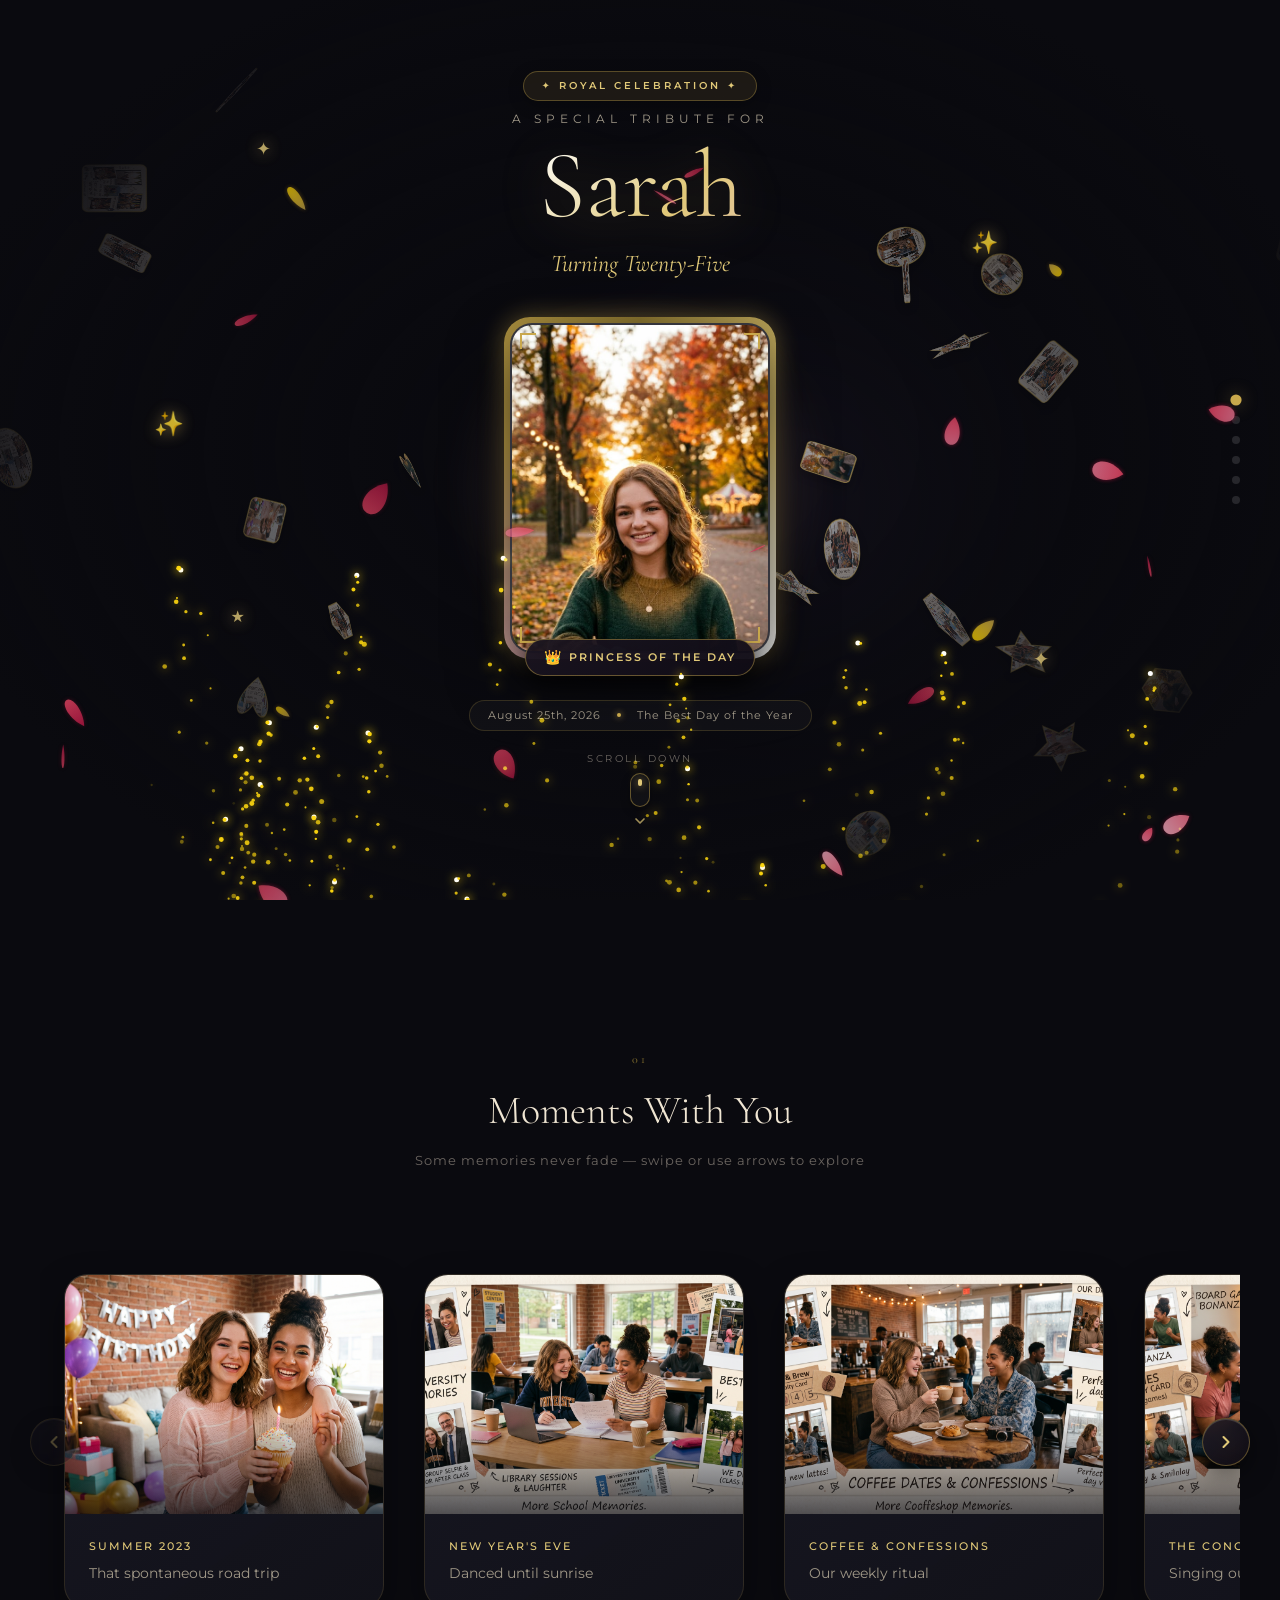
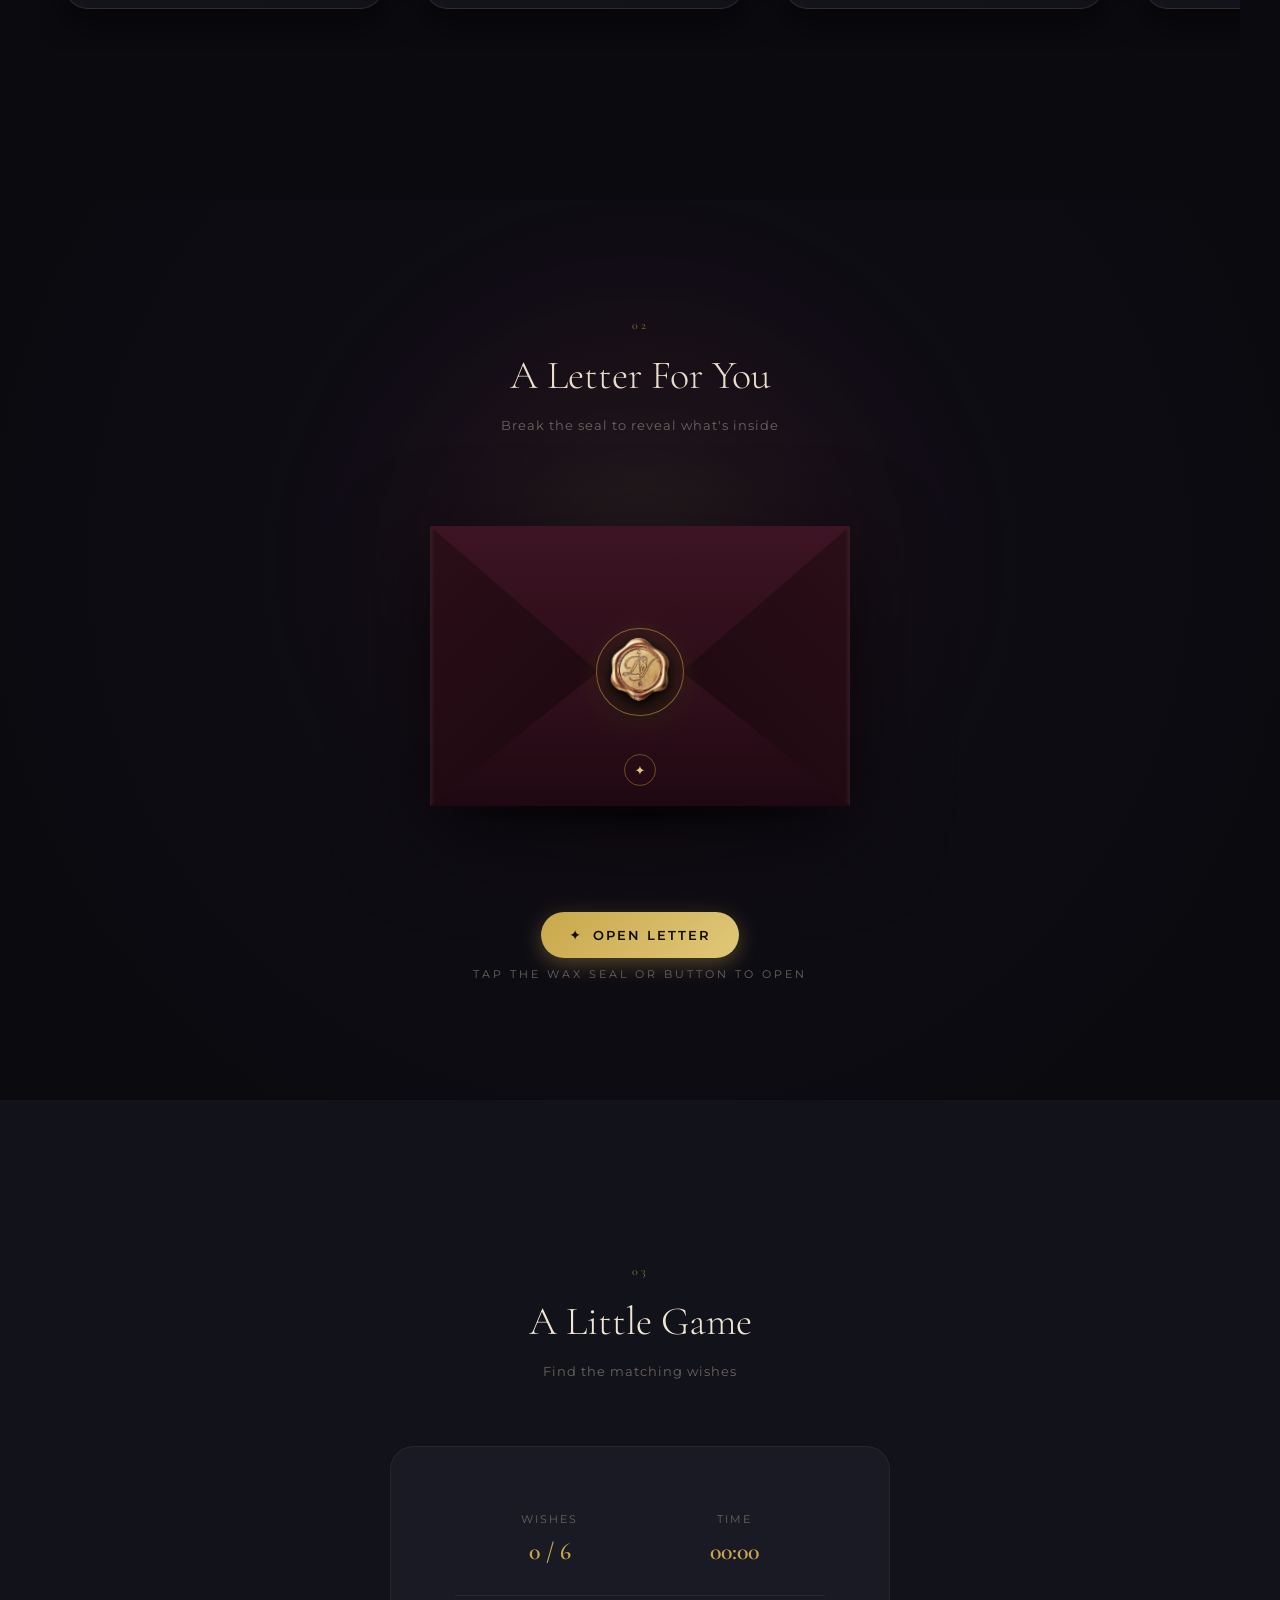
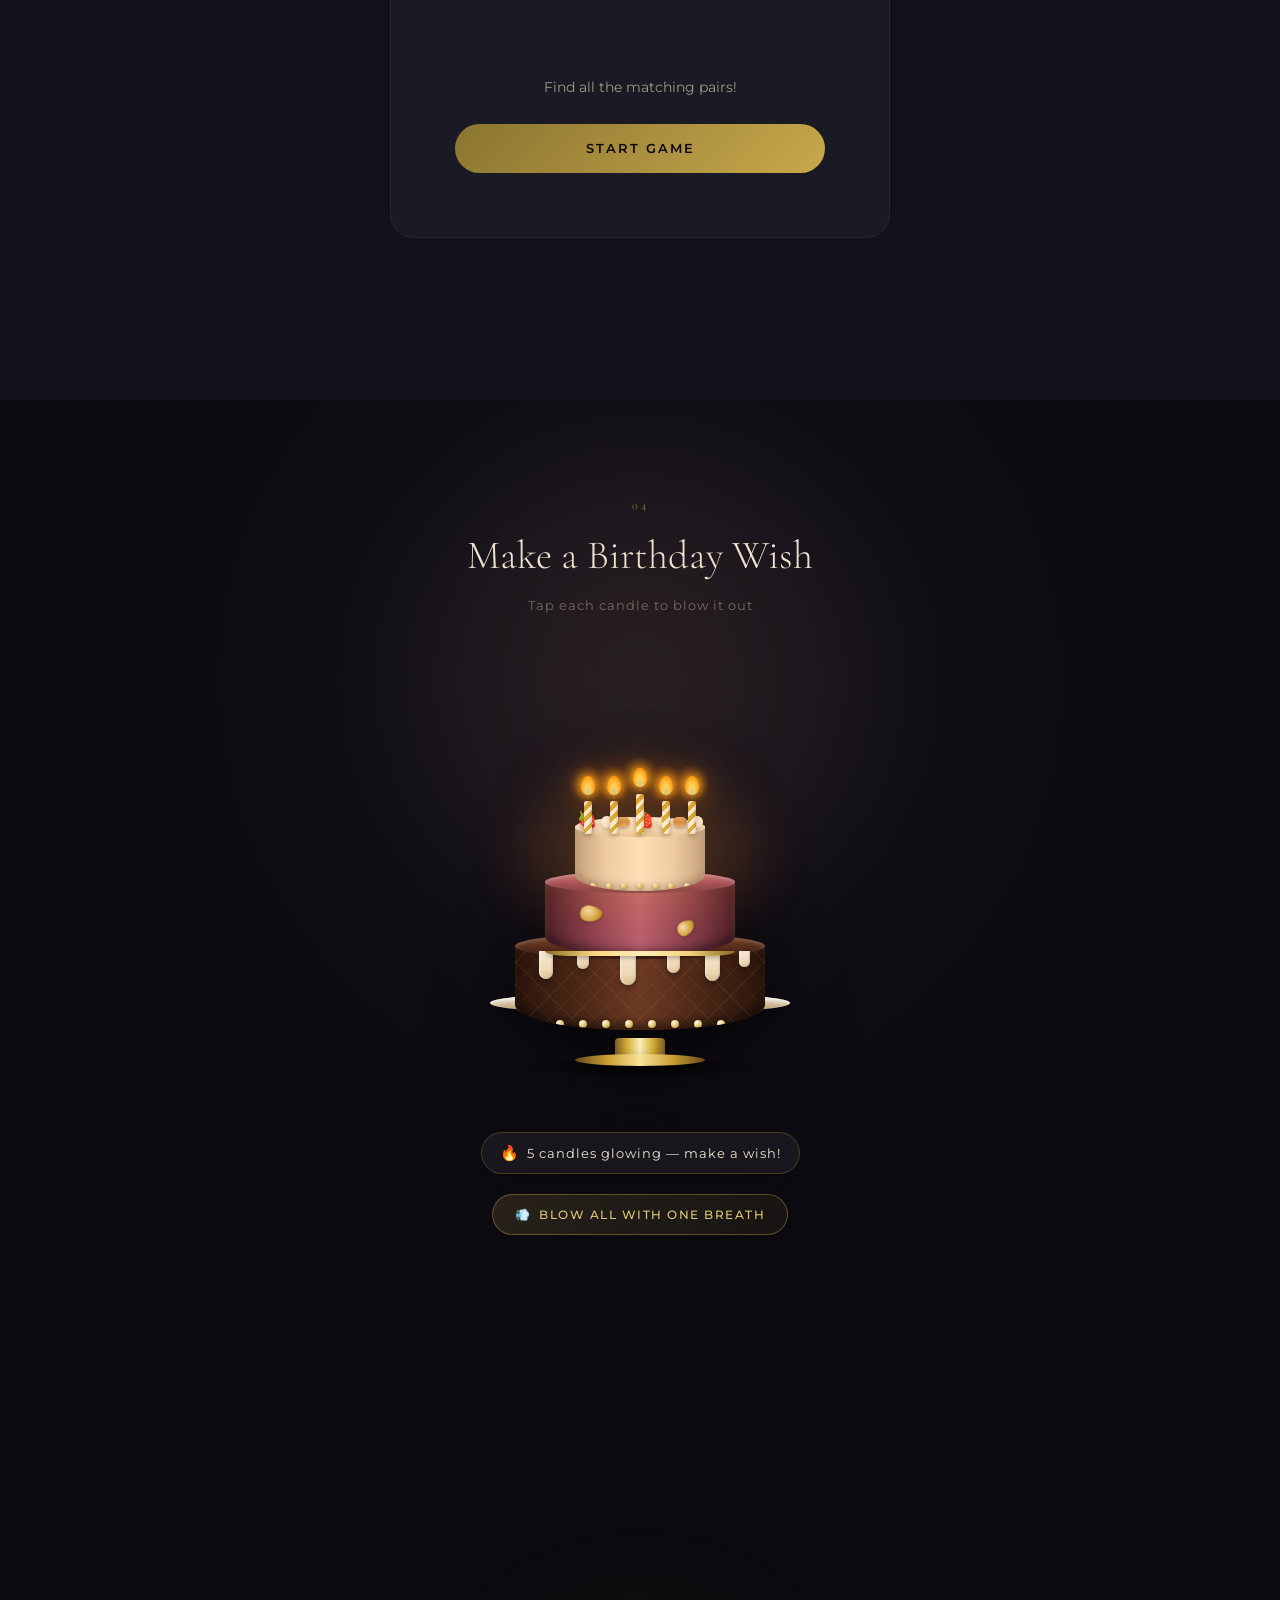
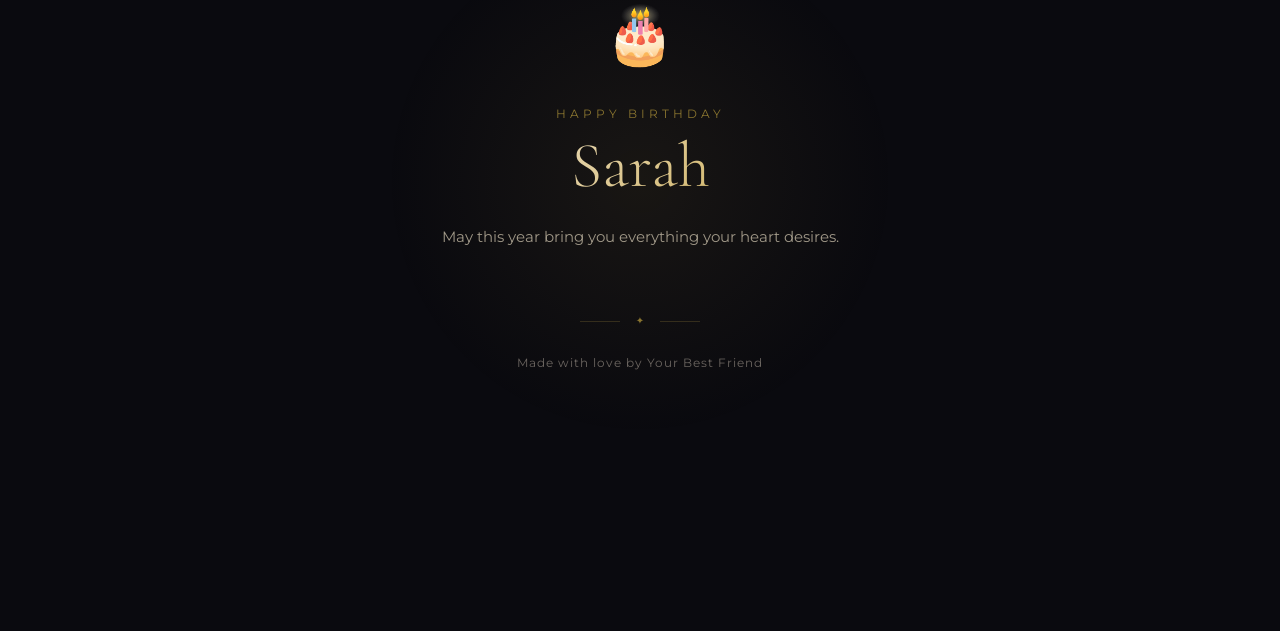
==== commit 04ecc890: "new ideas" ====
--- a/experience.html
+++ b/experience.html
@@ -686,6 +686,7 @@
     </section>
 
     <script src="js/utils.js"></script>
+    <script src="js/photo-shards.js"></script>
     <script src="js/petals.js"></script>
     <script src="js/fireworks.js"></script>
     <script src="js/cinematic.js"></script>
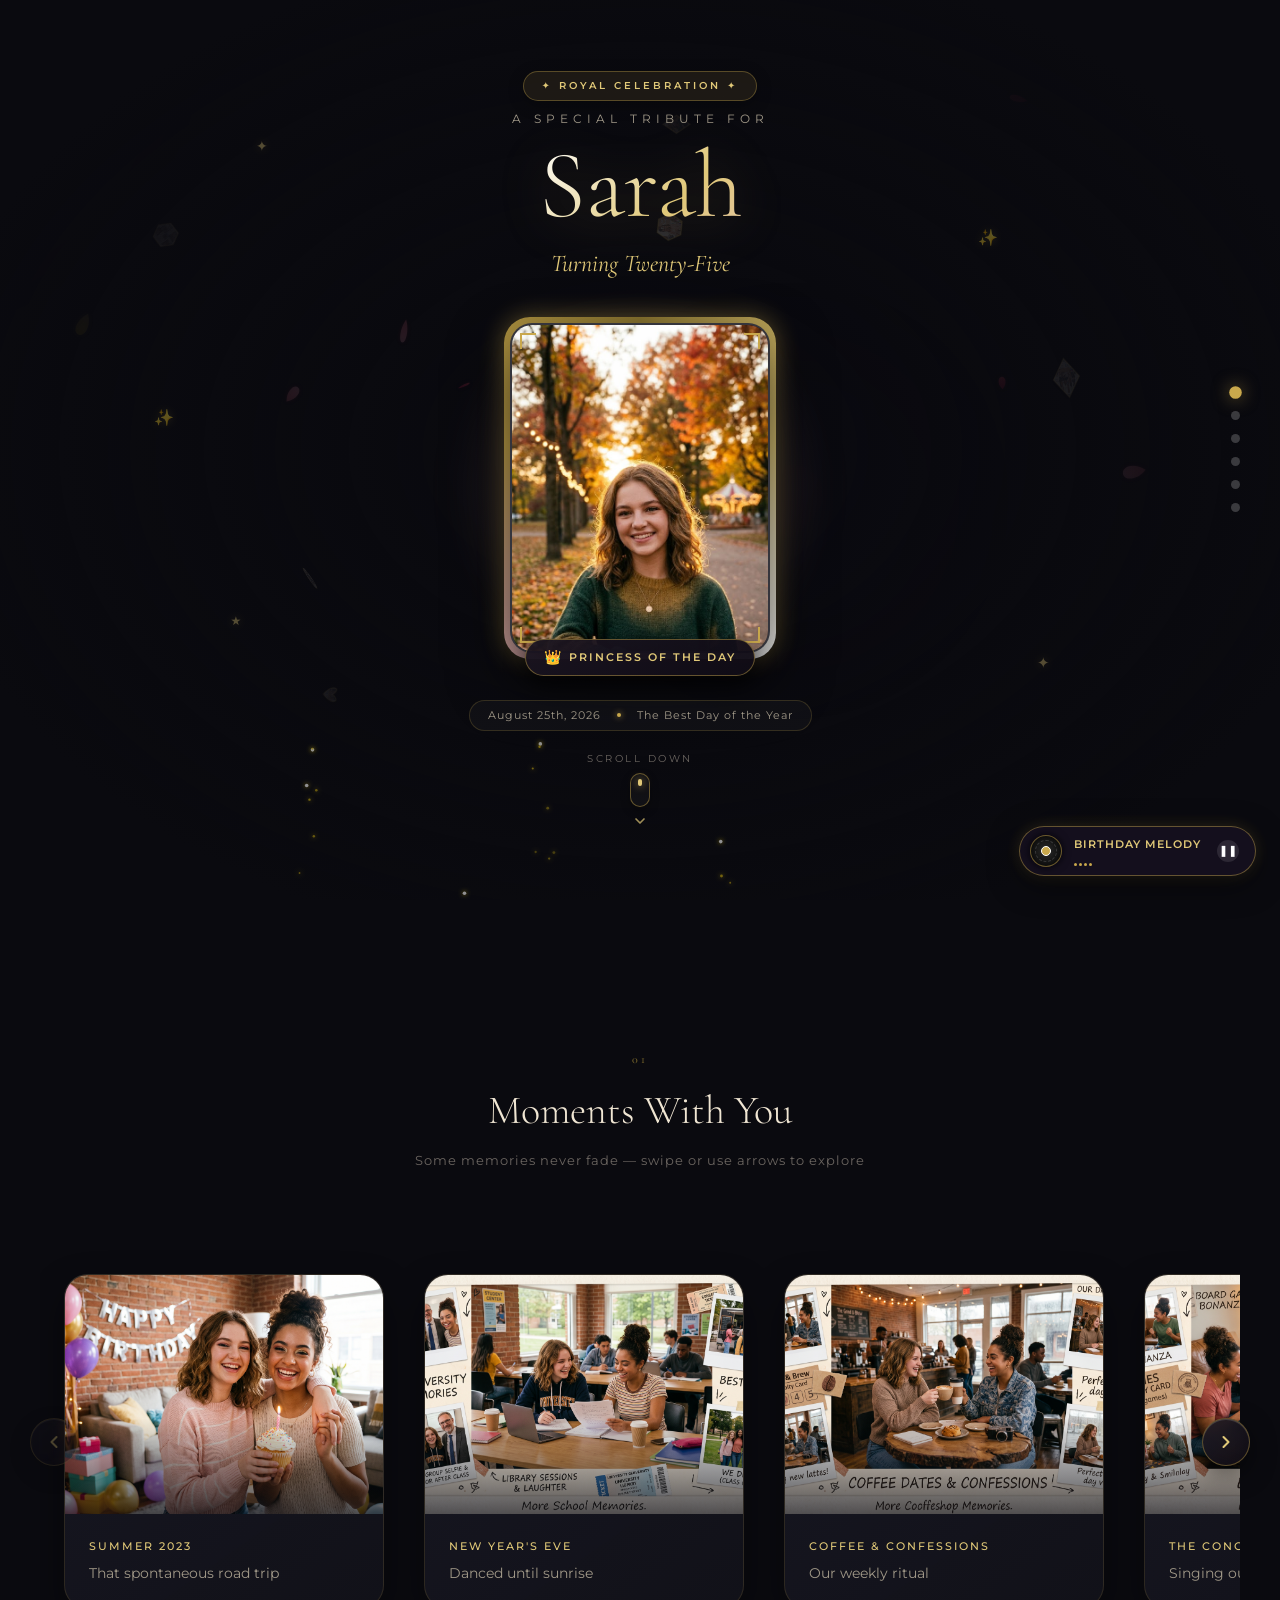
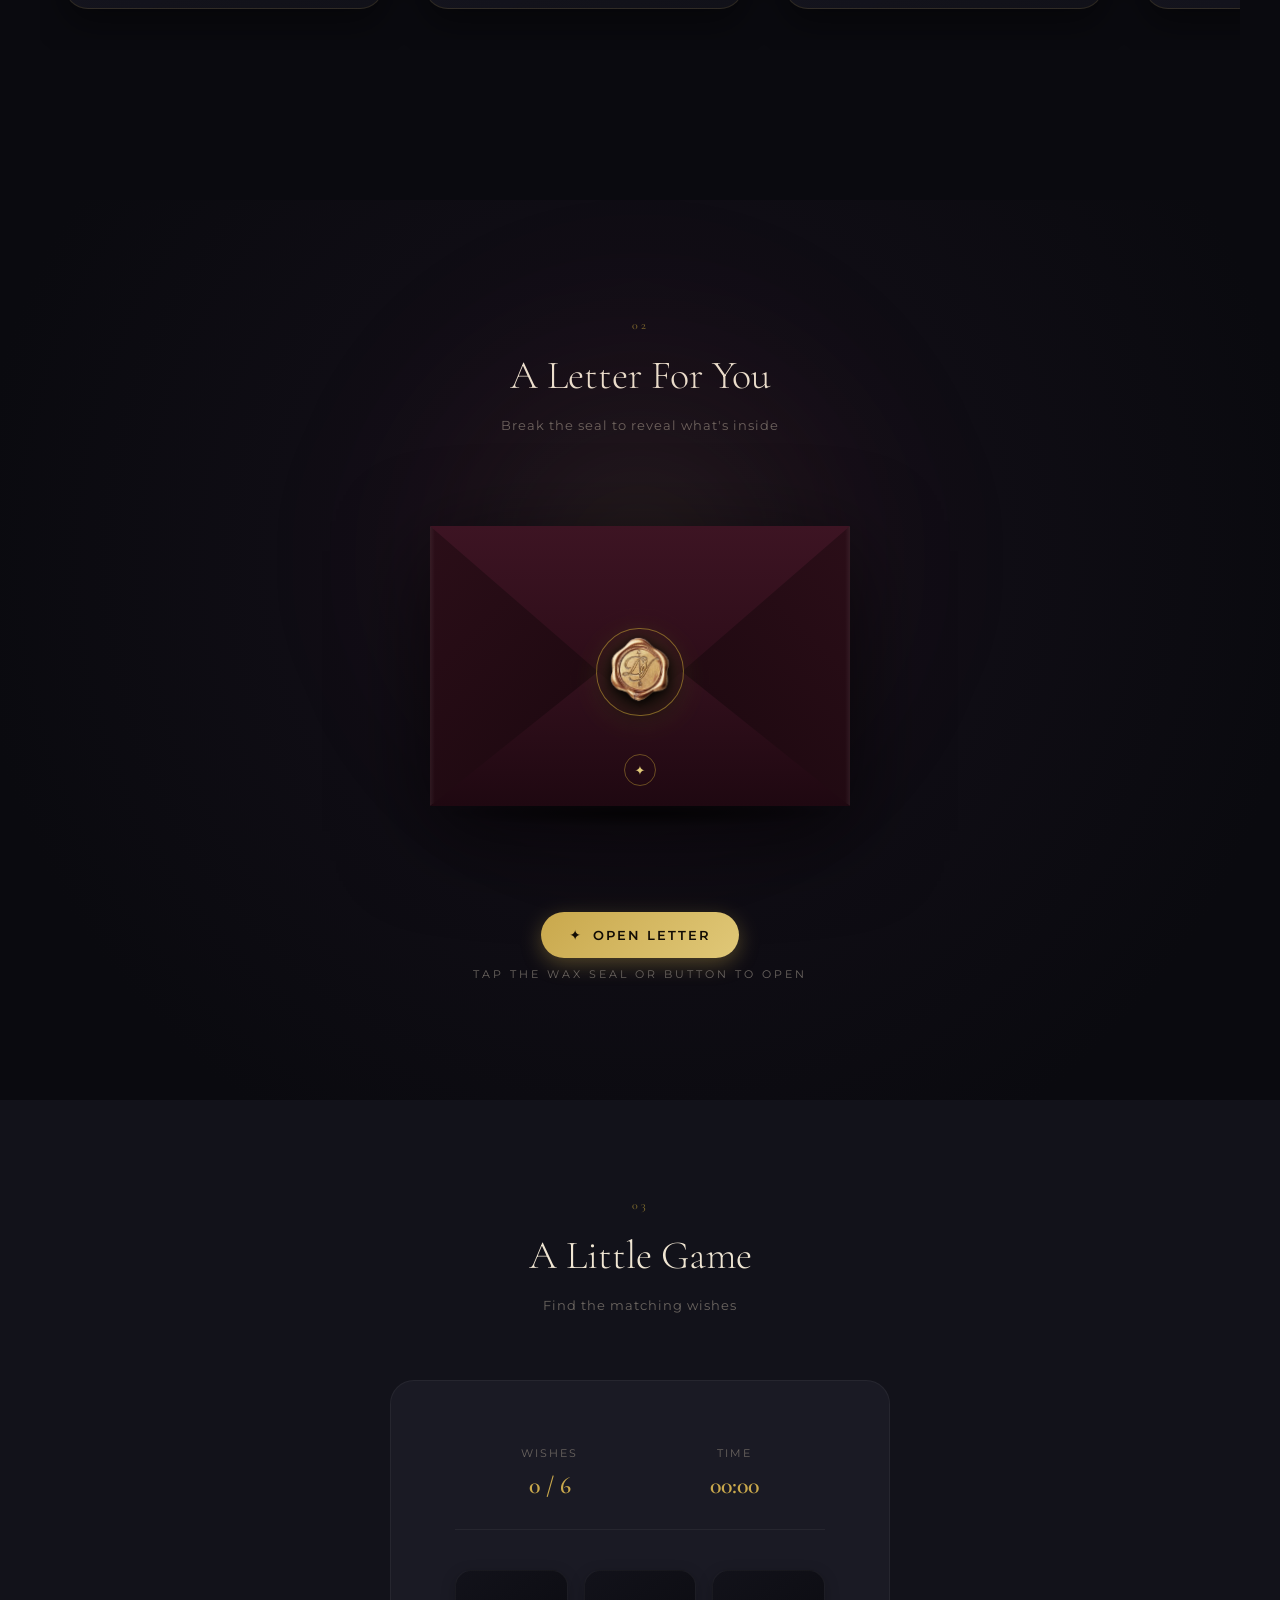
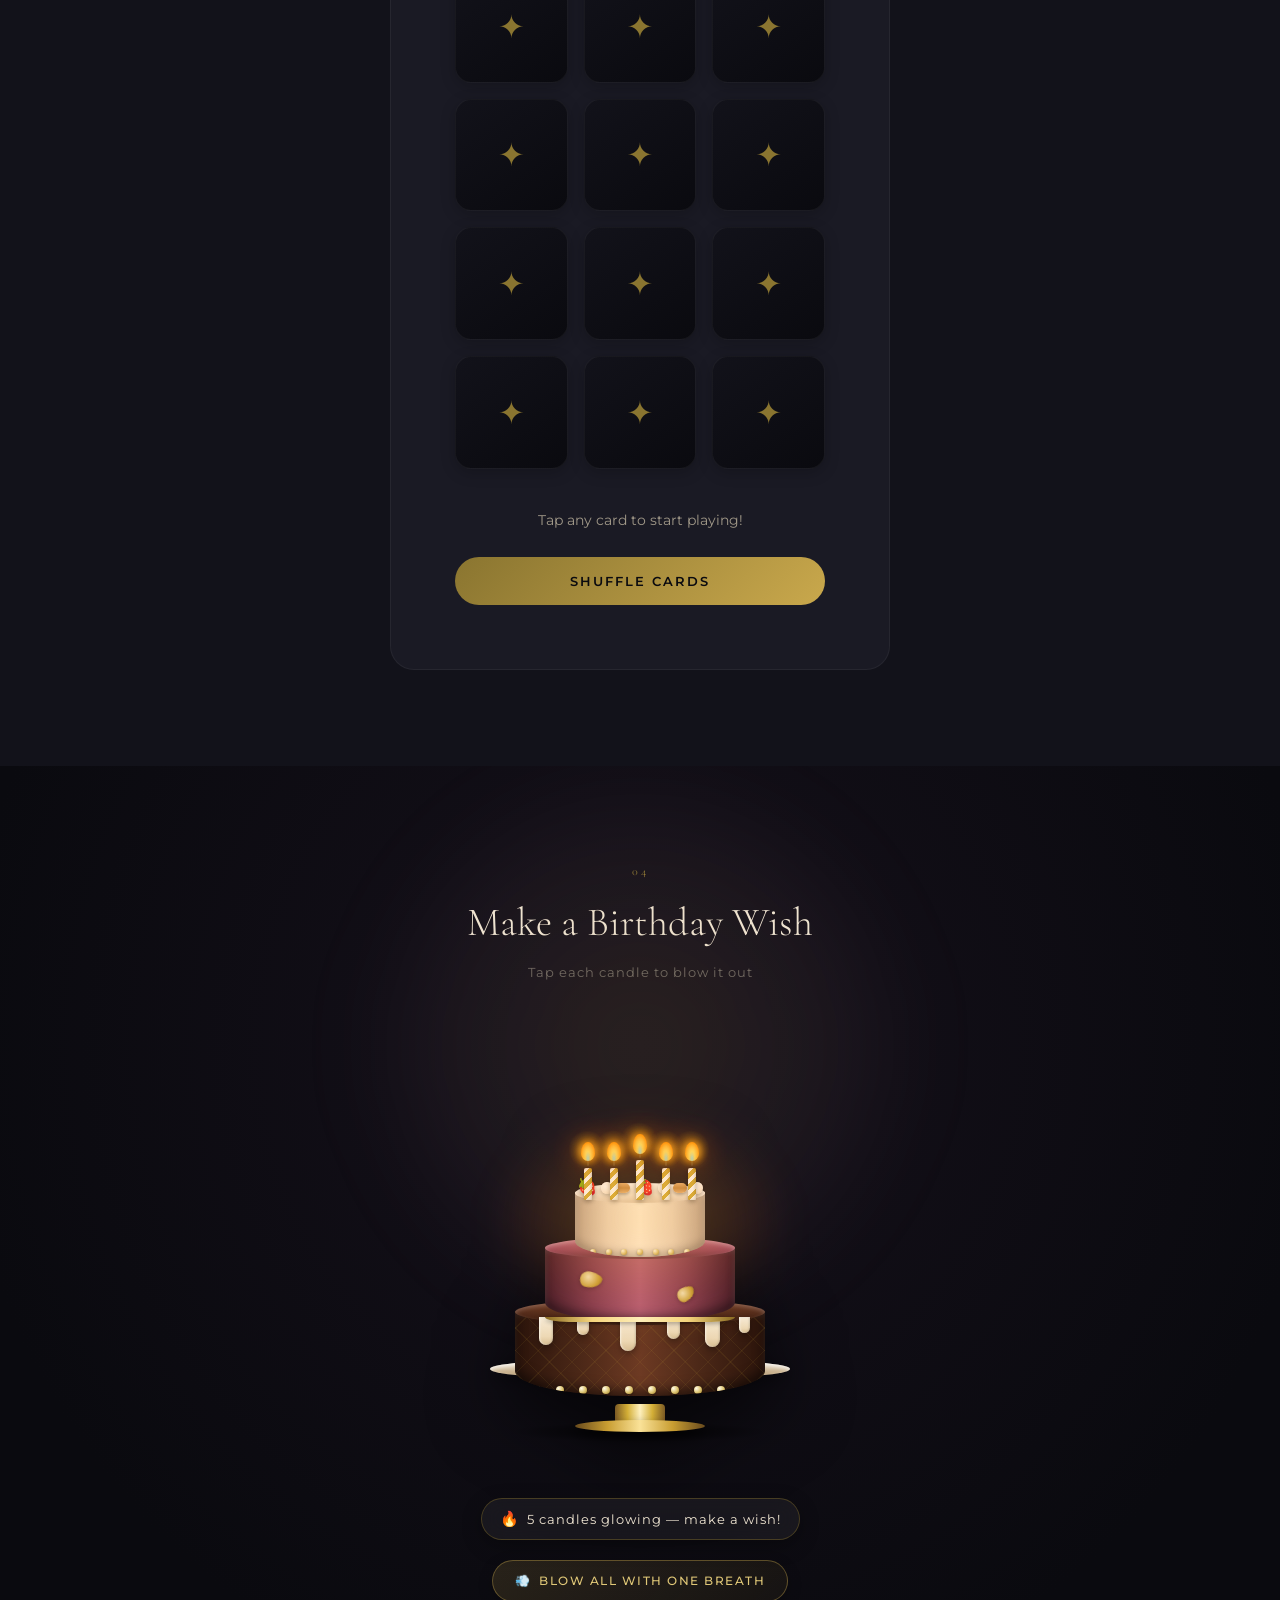
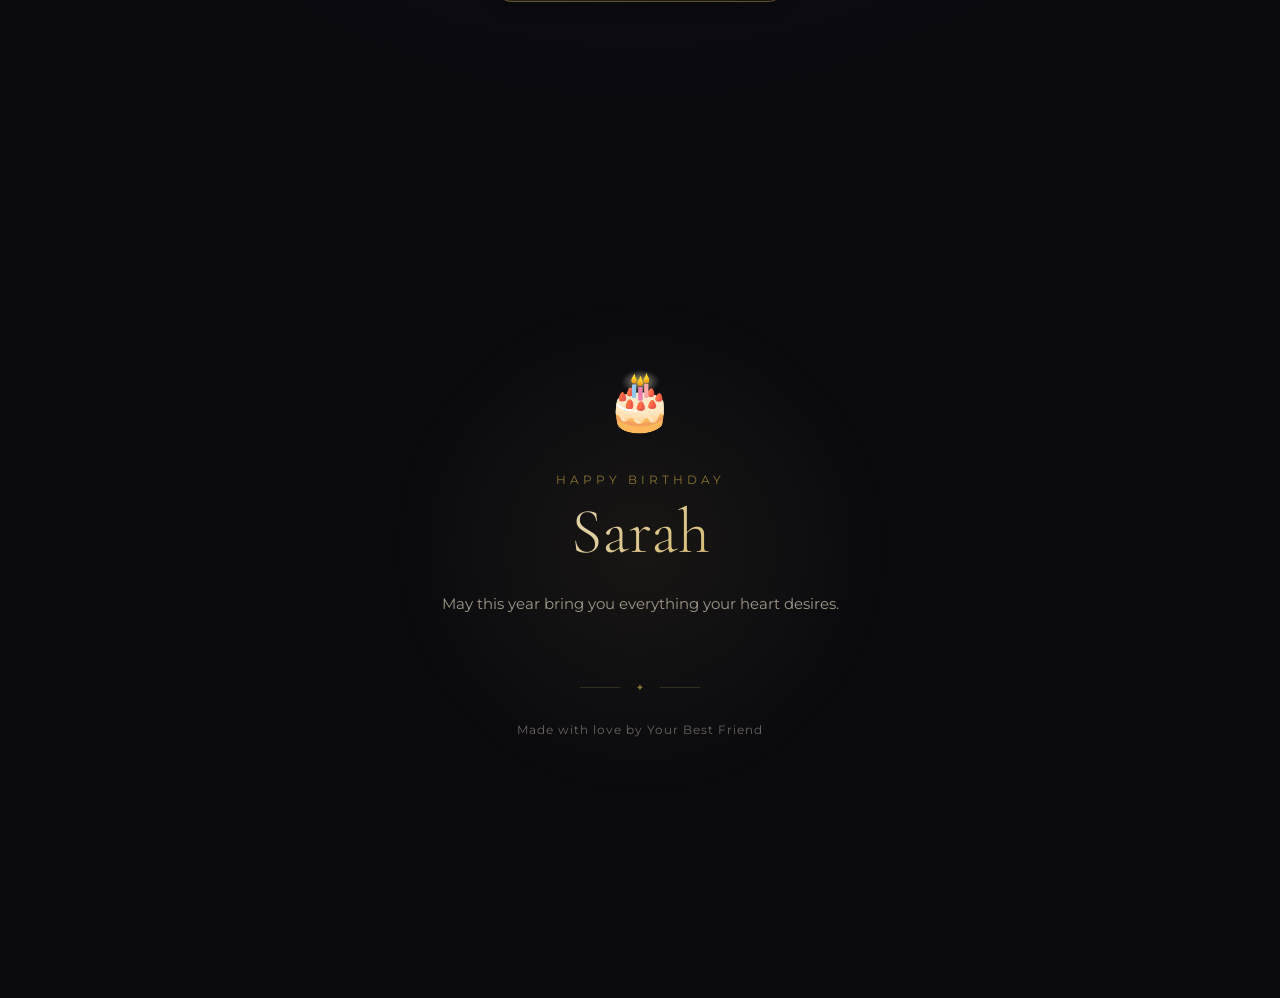
==== commit c78b333e: "Enhance UX, tone down background animations and fireworks, add luxury music widget and interactive S" ====
--- a/experience.html
+++ b/experience.html
@@ -77,12 +77,12 @@
     </div>
 
     <nav class="section-nav" aria-label="Page sections">
-        <a href="#hero" class="nav-dot active" data-section="hero"></a>
-        <a href="#story" class="nav-dot" data-section="story"></a>
-        <a href="#letter" class="nav-dot" data-section="letter"></a>
-        <a href="#game" class="nav-dot" data-section="game"></a>
-        <a href="#cake" class="nav-dot" data-section="cake"></a>
-        <a href="#closing" class="nav-dot" data-section="closing"></a>
+        <a href="#hero" class="nav-dot active" data-section="hero" data-tooltip="Welcome"></a>
+        <a href="#story" class="nav-dot" data-section="story" data-tooltip="Memories"></a>
+        <a href="#letter" class="nav-dot" data-section="letter" data-tooltip="Love Letter"></a>
+        <a href="#game" class="nav-dot" data-section="game" data-tooltip="Memory Game"></a>
+        <a href="#cake" class="nav-dot" data-section="cake" data-tooltip="Birthday Cake"></a>
+        <a href="#closing" class="nav-dot" data-section="closing" data-tooltip="Closing Wish"></a>
     </nav>
 
     <!-- ==================== HERO ==================== -->
@@ -685,10 +685,32 @@
         </div>
     </section>
 
+    <!-- ==================== LUXURY FLOATING MUSIC WIDGET ==================== -->
+    <div class="luxury-music-widget" id="musicWidget">
+        <button class="music-toggle-btn" id="audioToggle" aria-label="Toggle background birthday song" title="Play / Pause Birthday Song">
+            <div class="vinyl-disc" id="vinylDisc">
+                <div class="vinyl-groove"></div>
+                <div class="vinyl-center-dot"></div>
+            </div>
+            <div class="music-widget-text">
+                <span class="music-track-title">Birthday Melody</span>
+                <div class="music-wave-bars" id="soundWave" aria-hidden="true">
+                    <span></span><span></span><span></span><span></span>
+                </div>
+            </div>
+            <div class="music-ctrl-icon">
+                <span class="audio-play">▶</span>
+                <span class="audio-pause" hidden>❚❚</span>
+            </div>
+        </button>
+        <div id="bgPlayerFrame" class="bg-player-hidden" aria-hidden="true"></div>
+    </div>
+
     <script src="js/utils.js"></script>
     <script src="js/photo-shards.js"></script>
     <script src="js/petals.js"></script>
     <script src="js/fireworks.js"></script>
+    <script src="js/audio.js"></script>
     <script src="js/cinematic.js"></script>
     <script src="js/experience.js"></script>
     <script src="js/gallery.js"></script>
--- a/css/experience.css
+++ b/css/experience.css
@@ -5,6 +5,7 @@
     overflow-x: hidden;
 }
 
+/* NAV */
 /* NAV */
 .section-nav {
     position: fixed;
@@ -13,22 +14,54 @@
     transform: translateY(-50%);
     display: flex;
     flex-direction: column;
-    gap: 12px;
+    gap: 14px;
     z-index: 50;
 }
 
 .nav-dot {
-    width: 8px;
-    height: 8px;
-    border-radius: 50%;
-    background: rgba(255,255,255,0.12);
-    transition: var(--transition-base);
+    position: relative;
+    width: 9px;
+    height: 9px;
+    border-radius: 50%;
+    background: rgba(255, 255, 255, 0.2);
+    transition: all 0.3s cubic-bezier(0.34, 1.4, 0.64, 1);
+    cursor: pointer;
+    text-decoration: none;
+}
+
+.nav-dot::before {
+    content: attr(data-tooltip);
+    position: absolute;
+    right: 22px;
+    top: 50%;
+    transform: translateY(-50%) translateX(10px);
+    background: rgba(20, 15, 28, 0.88);
+    backdrop-filter: blur(12px);
+    -webkit-backdrop-filter: blur(12px);
+    border: 1px solid rgba(201, 168, 76, 0.4);
+    color: var(--gold-light);
+    font-family: var(--font-sans);
+    font-size: 11px;
+    font-weight: 600;
+    letter-spacing: 1px;
+    padding: 4px 10px;
+    border-radius: 20px;
+    white-space: nowrap;
+    opacity: 0;
+    pointer-events: none;
+    transition: all 0.25s ease;
+    box-shadow: 0 4px 15px rgba(0, 0, 0, 0.4);
+}
+
+.nav-dot:hover::before {
+    opacity: 1;
+    transform: translateY(-50%) translateX(0);
 }
 
 .nav-dot.active {
     background: var(--gold);
     transform: scale(1.4);
-    box-shadow: 0 0 12px rgba(201,168,76,0.4);
+    box-shadow: 0 0 12px rgba(201, 168, 76, 0.6);
 }
 
 /* SECTIONS */
@@ -93,34 +126,34 @@
 .aurora-blob {
     position: absolute;
     border-radius: 50%;
-    filter: blur(100px);
-    opacity: 0.4;
-    animation: auroraMove 18s ease infinite alternate;
+    filter: blur(120px);
+    opacity: 0.18;
+    animation: auroraMove 24s ease infinite alternate;
 }
 
 .a1 {
     width: 650px; height: 650px;
-    background: radial-gradient(circle, rgba(201,168,76,0.45), transparent 60%);
+    background: radial-gradient(circle, rgba(201,168,76,0.3), transparent 60%);
     top: -10%; left: -10%;
     animation-delay: 0s;
 }
 .a2 {
     width: 550px; height: 550px;
-    background: radial-gradient(circle, rgba(212,165,165,0.35), transparent 60%);
+    background: radial-gradient(circle, rgba(212,165,165,0.25), transparent 60%);
     bottom: -10%; right: -10%;
-    animation-delay: -6s;
+    animation-delay: -8s;
 }
 .a3 {
     width: 480px; height: 480px;
-    background: radial-gradient(circle, rgba(160,130,220,0.3), transparent 60%);
+    background: radial-gradient(circle, rgba(160,130,220,0.2), transparent 60%);
     top: 35%; left: 45%;
-    animation-delay: -12s;
+    animation-delay: -16s;
 }
 
 @keyframes auroraMove {
     0% { transform: translate(0, 0) scale(1); }
-    50% { transform: translate(30px, -40px) scale(1.1); }
-    100% { transform: translate(-30px, 30px) scale(0.95); }
+    50% { transform: translate(20px, -25px) scale(1.05); }
+    100% { transform: translate(-20px, 20px) scale(0.98); }
 }
 
 .hero-vignette {
@@ -142,20 +175,20 @@
 .h-sparkle {
     position: absolute;
     color: var(--gold-light);
-    animation: floatSparkle 4s ease-in-out infinite alternate;
-    filter: drop-shadow(0 0 8px rgba(245, 208, 97, 0.8));
-    opacity: 0.8;
-}
-
-.s1 { top: 15%; left: 20%; font-size: 18px; animation-delay: 0s; }
-.s2 { top: 25%; right: 22%; font-size: 22px; animation-delay: 1.2s; }
-.s3 { bottom: 30%; left: 18%; font-size: 16px; animation-delay: 2.4s; }
-.s4 { bottom: 25%; right: 18%; font-size: 20px; animation-delay: 0.8s; }
-.s5 { top: 45%; left: 12%; font-size: 24px; animation-delay: 1.8s; }
+    animation: floatSparkle 5s ease-in-out infinite alternate;
+    filter: drop-shadow(0 0 4px rgba(245, 208, 97, 0.4));
+    opacity: 0.35;
+}
+
+.s1 { top: 15%; left: 20%; font-size: 14px; animation-delay: 0s; }
+.s2 { top: 25%; right: 22%; font-size: 16px; animation-delay: 1.2s; }
+.s3 { bottom: 30%; left: 18%; font-size: 12px; animation-delay: 2.4s; }
+.s4 { bottom: 25%; right: 18%; font-size: 15px; animation-delay: 0.8s; }
+.s5 { top: 45%; left: 12%; font-size: 16px; animation-delay: 1.8s; }
 
 @keyframes floatSparkle {
-    0% { transform: translateY(0) scale(0.8) rotate(0deg); opacity: 0.4; }
-    100% { transform: translateY(-20px) scale(1.2) rotate(180deg); opacity: 1; }
+    0% { transform: translateY(0) scale(0.85); opacity: 0.2; }
+    100% { transform: translateY(-12px) scale(1.05); opacity: 0.45; }
 }
 
 .hero-content {
@@ -1995,4 +2028,155 @@
     .celebration-subtitle-grand { font-size: 20px; }
     .celebration-wish-quote { font-size: 13px; }
     .candles-status-text { font-size: 11px; }
+}
+
+/* ==================== LUXURY FLOATING MUSIC WIDGET ==================== */
+.luxury-music-widget {
+    position: fixed;
+    bottom: 24px;
+    right: 24px;
+    z-index: 9999;
+    user-select: none;
+}
+
+.music-toggle-btn {
+    display: flex;
+    align-items: center;
+    gap: 12px;
+    padding: 8px 16px 8px 10px;
+    background: rgba(22, 16, 32, 0.88);
+    backdrop-filter: blur(16px);
+    -webkit-backdrop-filter: blur(16px);
+    border: 1px solid rgba(201, 168, 76, 0.45);
+    border-radius: 30px;
+    cursor: pointer;
+    box-shadow: 0 8px 30px rgba(0, 0, 0, 0.5), 0 0 15px rgba(201, 168, 76, 0.2);
+    transition: all 0.35s cubic-bezier(0.34, 1.4, 0.64, 1);
+}
+
+.music-toggle-btn:hover {
+    transform: translateY(-3px) scale(1.04);
+    border-color: rgba(245, 208, 97, 0.8);
+    box-shadow: 0 12px 35px rgba(0, 0, 0, 0.6), 0 0 22px rgba(201, 168, 76, 0.4);
+}
+
+.vinyl-disc {
+    width: 32px;
+    height: 32px;
+    border-radius: 50%;
+    background: radial-gradient(circle, #2b2b2b 0%, #111 60%, #000 100%);
+    border: 1px solid rgba(201, 168, 76, 0.5);
+    position: relative;
+    display: flex;
+    align-items: center;
+    justify-content: center;
+    animation: vinylSpin 3.5s linear infinite;
+    animation-play-state: paused;
+    box-shadow: 0 0 8px rgba(0, 0, 0, 0.8);
+}
+
+@keyframes vinylSpin {
+    from { transform: rotate(0deg); }
+    to { transform: rotate(360deg); }
+}
+
+.vinyl-groove {
+    position: absolute;
+    inset: 4px;
+    border-radius: 50%;
+    border: 1px dashed rgba(255, 255, 255, 0.15);
+}
+
+.vinyl-center-dot {
+    width: 10px;
+    height: 10px;
+    border-radius: 50%;
+    background: var(--gold);
+    border: 1px solid #ffffff;
+}
+
+.music-widget-text {
+    display: flex;
+    flex-direction: column;
+    align-items: flex-start;
+    gap: 3px;
+}
+
+.music-track-title {
+    font-family: var(--font-sans);
+    font-size: 11px;
+    font-weight: 600;
+    letter-spacing: 1px;
+    color: var(--gold-light);
+    text-transform: uppercase;
+}
+
+.music-wave-bars {
+    display: flex;
+    align-items: flex-end;
+    gap: 2.5px;
+    height: 10px;
+}
+
+.music-wave-bars span {
+    width: 2.5px;
+    background: var(--gold);
+    border-radius: 2px;
+    height: 3px;
+    transition: height 0.2s ease;
+}
+
+.music-wave-bars.active span:nth-child(1) { animation: waveBounce 0.8s ease-in-out infinite alternate; }
+.music-wave-bars.active span:nth-child(2) { animation: waveBounce 0.8s ease-in-out 0.2s infinite alternate; }
+.music-wave-bars.active span:nth-child(3) { animation: waveBounce 0.8s ease-in-out 0.4s infinite alternate; }
+.music-wave-bars.active span:nth-child(4) { animation: waveBounce 0.8s ease-in-out 0.1s infinite alternate; }
+
+@keyframes waveBounce {
+    0% { height: 3px; }
+    100% { height: 10px; }
+}
+
+.music-ctrl-icon {
+    font-size: 11px;
+    color: #fff;
+    width: 22px;
+    height: 22px;
+    border-radius: 50%;
+    background: rgba(255, 255, 255, 0.1);
+    display: flex;
+    align-items: center;
+    justify-content: center;
+    margin-left: 4px;
+    transition: background 0.2s ease;
+}
+
+.music-toggle-btn:hover .music-ctrl-icon {
+    background: rgba(201, 168, 76, 0.3);
+    color: var(--gold-light);
+}
+
+.bg-player-hidden {
+    position: absolute;
+    width: 1px;
+    height: 1px;
+    overflow: hidden;
+    opacity: 0;
+    pointer-events: none;
+}
+
+@media (max-width: 600px) {
+    .luxury-music-widget {
+        bottom: 16px;
+        right: 16px;
+    }
+    .music-toggle-btn {
+        padding: 6px 12px 6px 8px;
+        gap: 8px;
+    }
+    .music-track-title {
+        font-size: 10px;
+    }
+    .section-nav {
+        display: none;
+    }
 }
